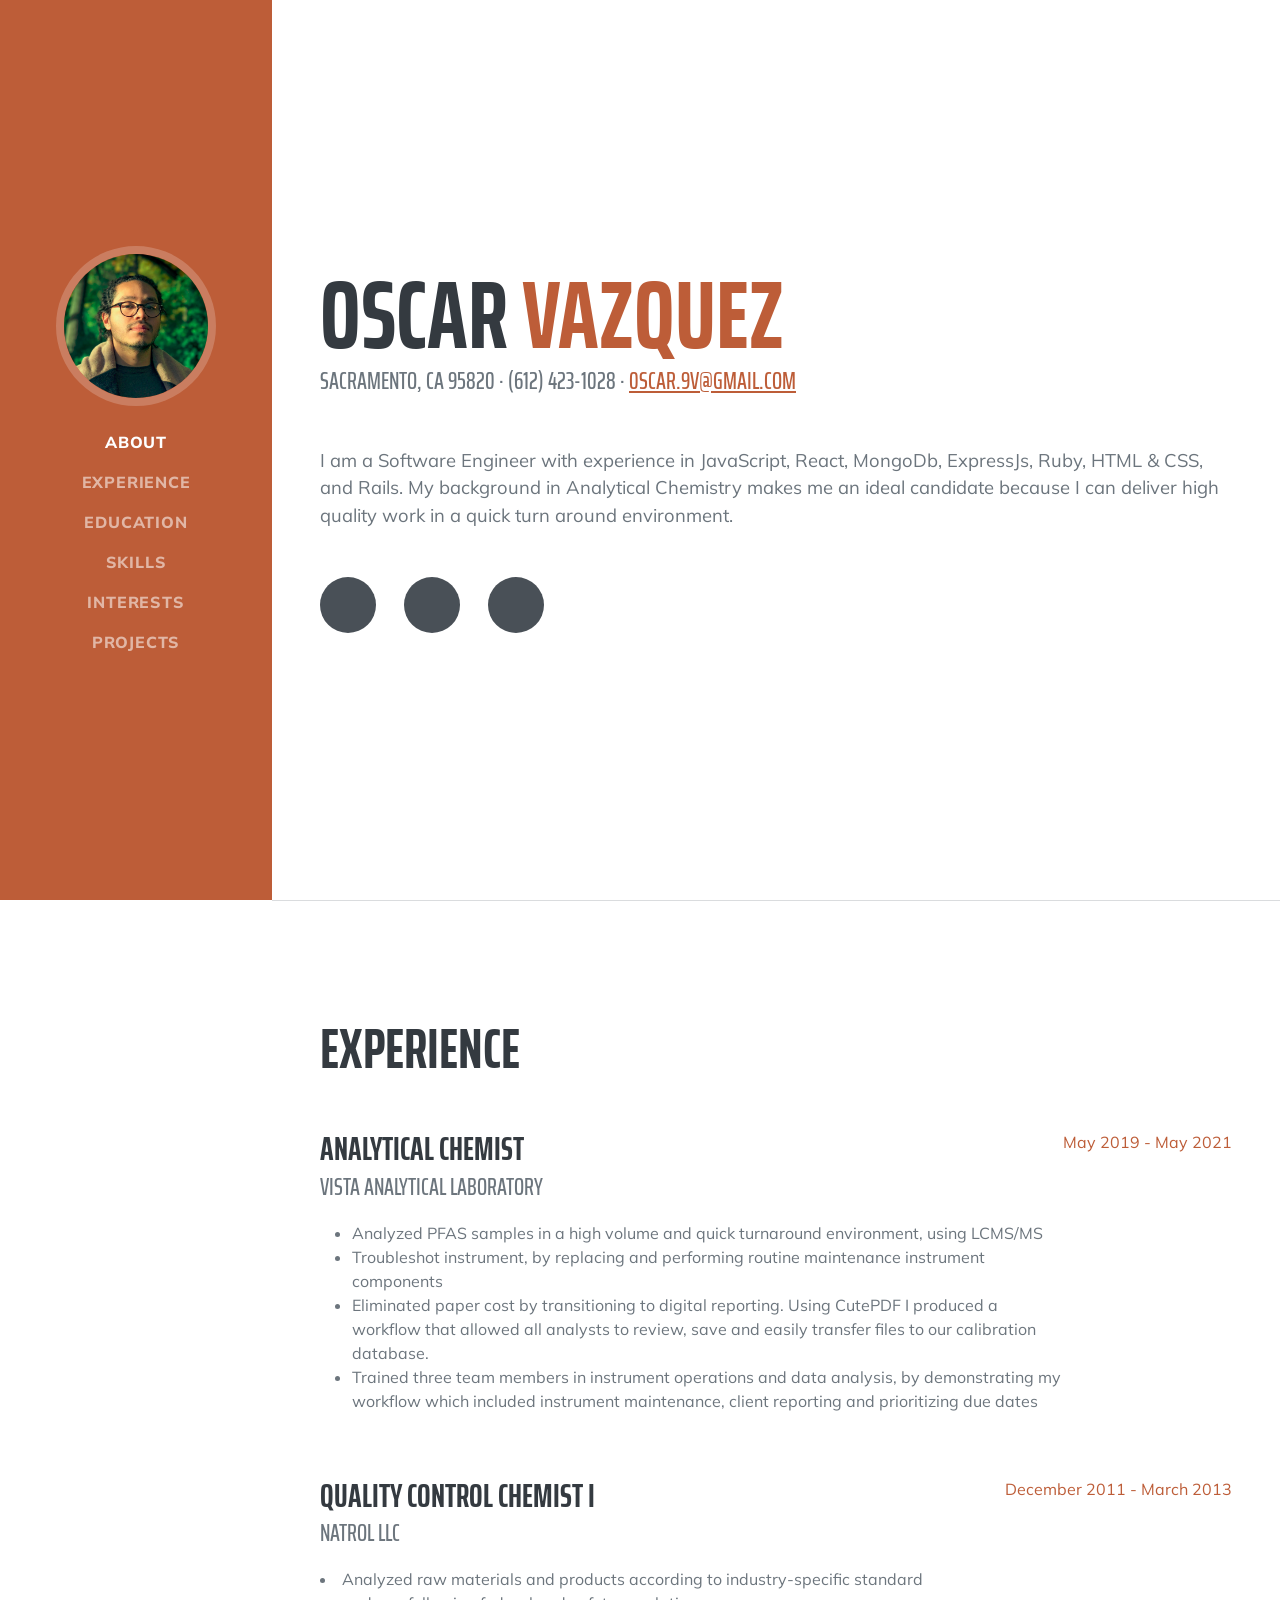
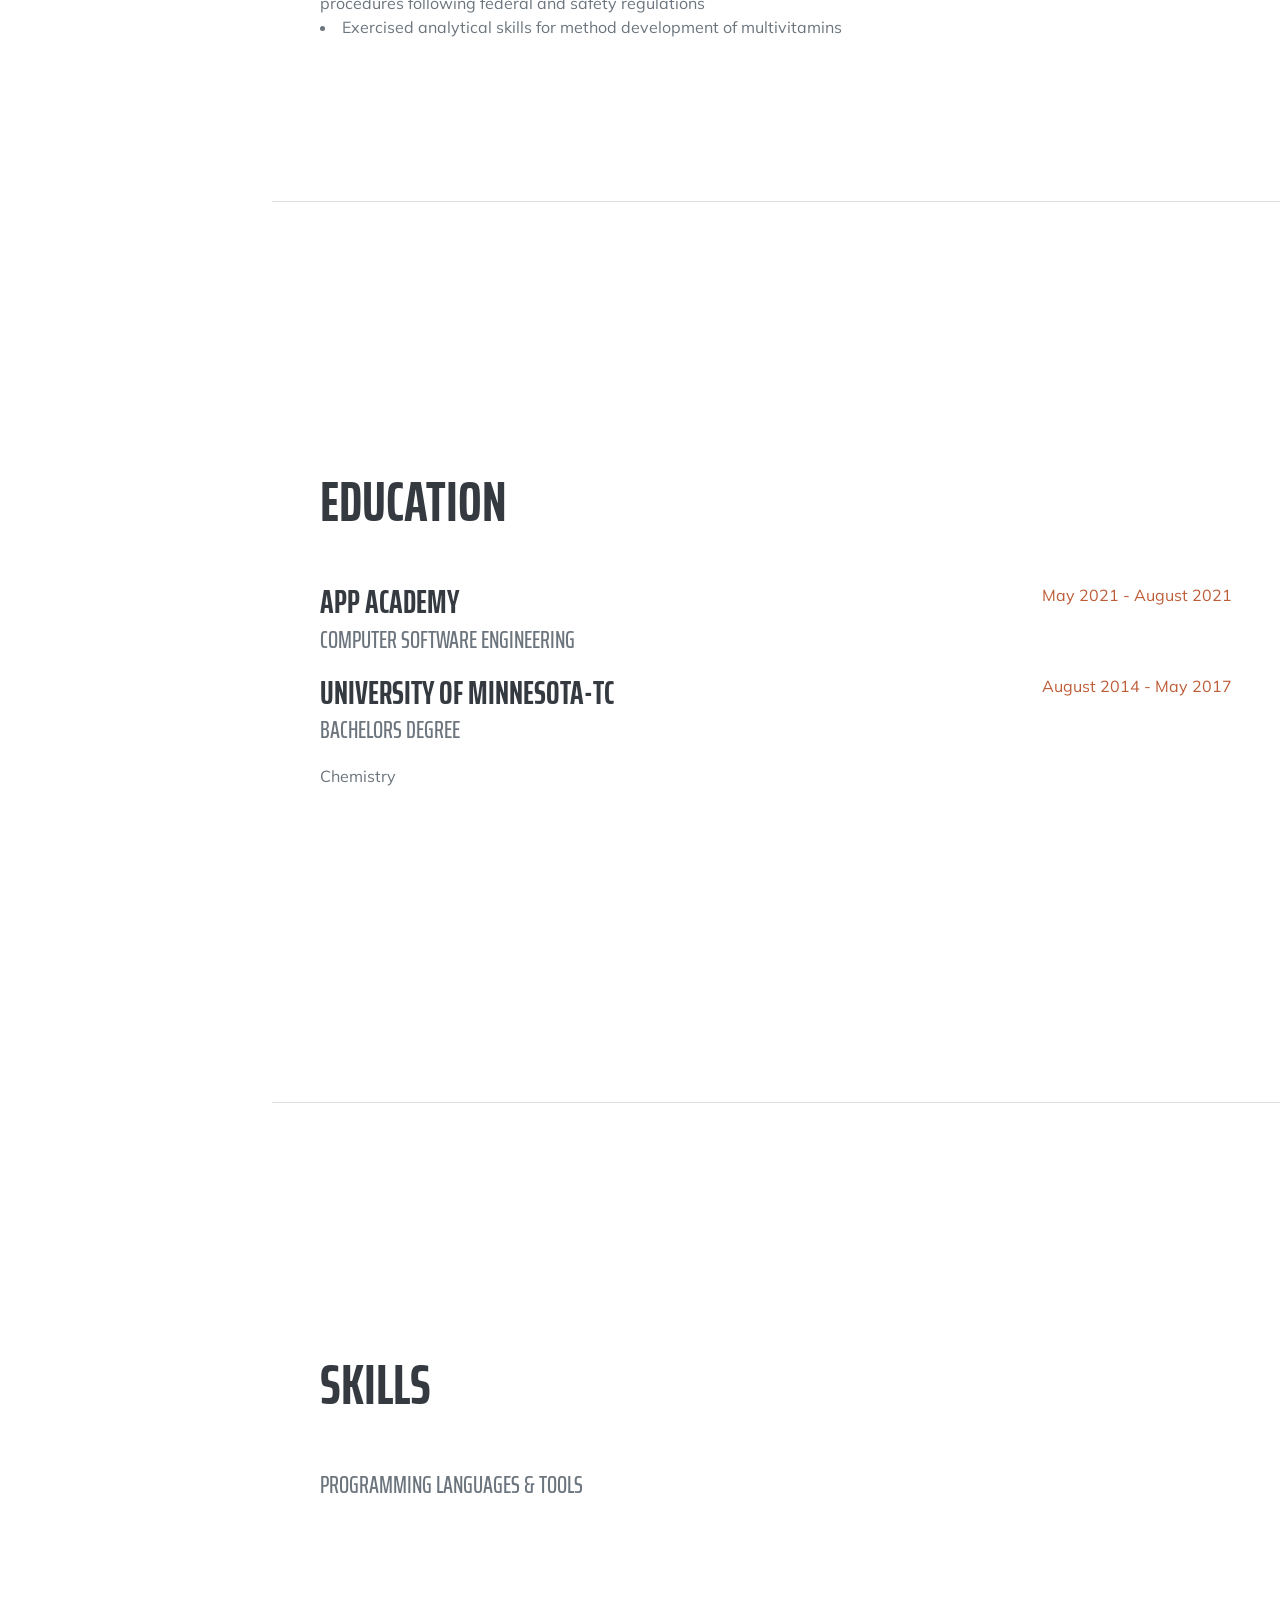
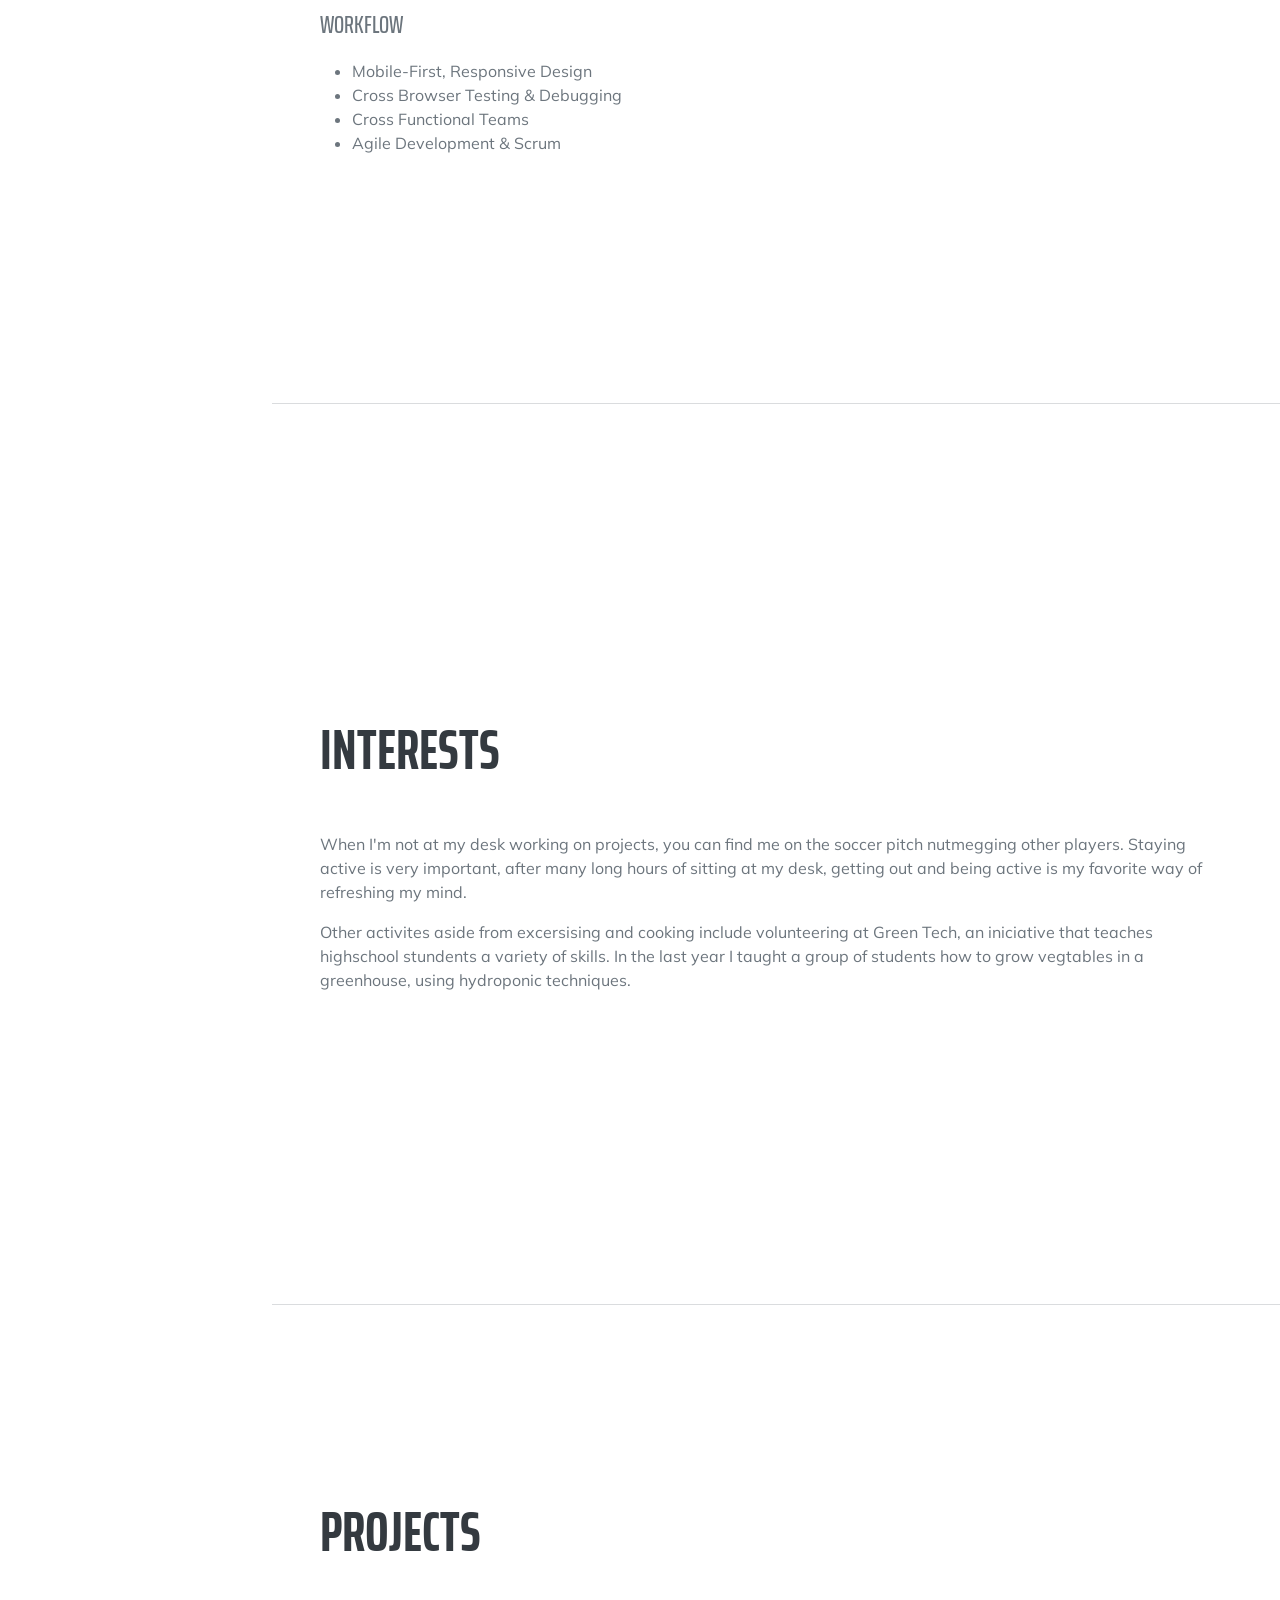
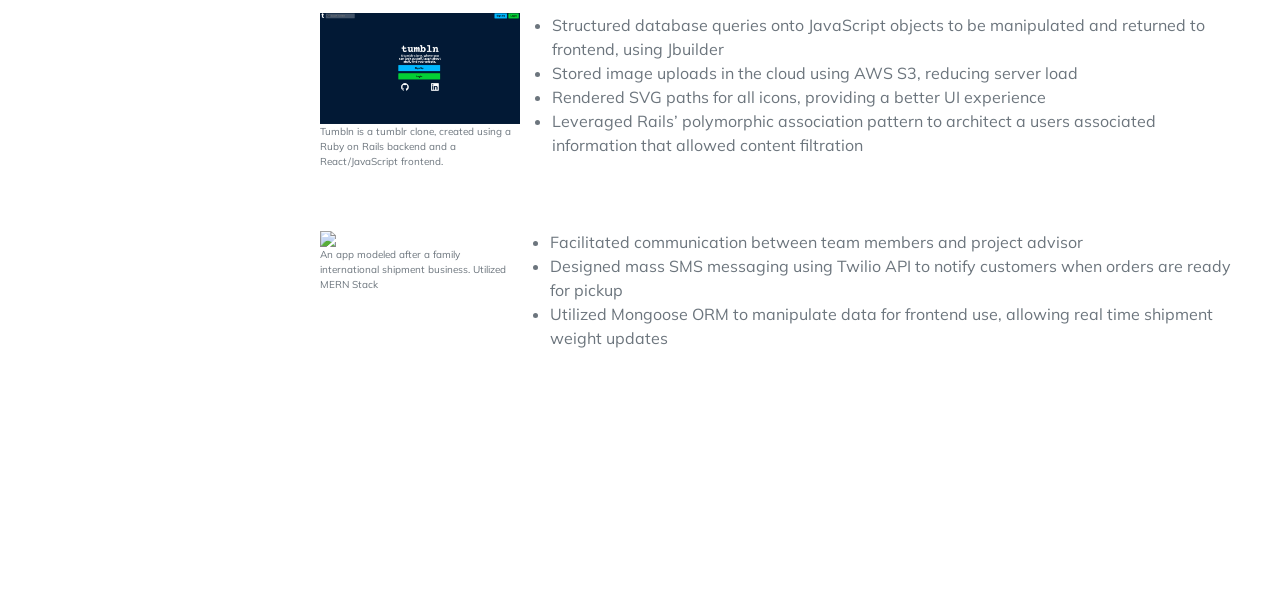
==== index.html @ d2b36370 "updated projects section" ====
<!DOCTYPE html>
<html lang="en">
    <head>
        <meta charset="utf-8" />
        <meta name="viewport" content="width=device-width, initial-scale=1, shrink-to-fit=no" />
        <meta name="description" content="" />
        <meta name="author" content="" />
        <title>Oscar Vazquez</title>
        <link rel="icon" type="image/x-icon" href="assets/img/favicon.ico" />
        <!-- Font Awesome icons (free version)-->
        <script src="https://use.fontawesome.com/releases/v5.15.3/js/all.js" crossorigin="anonymous"></script>
        <!-- Google fonts-->
        <link href="https://fonts.googleapis.com/css?family=Saira+Extra+Condensed:500,700" rel="stylesheet" type="text/css" />
        <link href="https://fonts.googleapis.com/css?family=Muli:400,400i,800,800i" rel="stylesheet" type="text/css" />
        <!-- Core theme CSS (includes Bootstrap)-->
        <link href="css/styles.css" rel="stylesheet" />
    </head>
    <body id="page-top">
        <!-- Navigation-->
        <nav class="navbar navbar-expand-lg navbar-dark bg-primary fixed-top" id="sideNav">
            <a class="navbar-brand js-scroll-trigger" href="#page-top">
                <span class="d-block d-lg-none">Oscar Vazquez</span>
                <span class="d-none d-lg-block"><img class="img-fluid img-profile rounded-circle mx-auto mb-2" src="assets/img/profile.jpg" alt="..." /></span>
            </a>
            <button class="navbar-toggler" type="button" data-bs-toggle="collapse" data-bs-target="#navbarResponsive" aria-controls="navbarResponsive" aria-expanded="false" aria-label="Toggle navigation"><span class="navbar-toggler-icon"></span></button>
            <div class="collapse navbar-collapse" id="navbarResponsive">
                <ul class="navbar-nav">
                    <li class="nav-item"><a class="nav-link js-scroll-trigger" href="#about">About</a></li>
                    <li class="nav-item"><a class="nav-link js-scroll-trigger" href="#experience">Experience</a></li>
                    <li class="nav-item"><a class="nav-link js-scroll-trigger" href="#education">Education</a></li>
                    <li class="nav-item"><a class="nav-link js-scroll-trigger" href="#skills">Skills</a></li>
                    <li class="nav-item"><a class="nav-link js-scroll-trigger" href="#interests">Interests</a></li>
                    <li class="nav-item"><a class="nav-link js-scroll-trigger" href="#Projects">Projects</a></li>
                </ul>
            </div>
        </nav>
        <!-- Page Content-->
        <div class="container-fluid p-0">
            <!-- About-->
            <section class="resume-section" id="about">
                <div class="resume-section-content">
                    <h1 class="mb-0">
                        Oscar
                        <span class="text-primary">Vazquez</span>
                    </h1>
                    <div class="subheading mb-5">
                        Sacramento, CA 95820 · (612) 423-1028 ·
                        <a href="mailto:0scar.9v@gmail.com">0scar.9v@gmail.com</a>
                    </div>
                    <p class="lead mb-5">I am a Software Engineer with experience in JavaScript, React, MongoDb, ExpressJs, Ruby, HTML & CSS, and Rails. My background in Analytical Chemistry makes me an ideal candidate because I can deliver high quality work in a quick turn around environment.</p>
                    <div class="social-icons">
                        <a class="social-icon" href="https://www.linkedin.com/in/oscar-vazquez-650471165/"><i class="fab fa-linkedin-in"></i></a>
                        <a class="social-icon" href="https://github.com/0skat"><i class="fab fa-github"></i></a>
                        <a class="social-icon" href="https://angel.co/u/oscar-vazquez-2"><i class="fab fa-angellist"></i></a>
                        <!-- <a class="social-icon" href="#!"><i class="fab fa-facebook-f"></i></a> -->
                    </div>
                </div>
            </section>
            <hr class="m-0" />
            <!-- Experience-->
            <section class="resume-section" id="experience">
                <div class="resume-section-content">
                    <h2 class="mb-5">Experience</h2>
                    <div class="d-flex flex-column flex-md-row justify-content-between mb-5">
                        <div class="flex-grow-1">
                            <h3 class="mb-0">Analytical Chemist</h3>
                            <div class="subheading mb-3">Vista Analytical Laboratory</div>
                            <!-- <p>Analyzed a wide variety of matrices for PFAS Chemicals, using EPA methods 537 and 537.1M. Maintaince and troubleshooting Waters UPLC instruments.</p> -->
                            <ul>
                                <li>Analyzed PFAS samples in a high volume and quick turnaround environment, using LCMS/MS </li>
                                <li>Troubleshot instrument, by replacing and performing  routine maintenance instrument components</li>
                                <li>Eliminated paper cost by transitioning to digital reporting. Using CutePDF I produced a workflow that allowed all analysts to review, save and easily transfer files to our calibration database. </li>
                                <li>Trained three team members in instrument operations and data analysis, by demonstrating my workflow which included instrument maintenance, client reporting and prioritizing due dates  </li>
                            </ul>
                        </div>
                        <div class="flex-shrink-0"><span class="text-primary">May 2019 - May 2021</span></div>
                    </div>
                    <div class="d-flex flex-column flex-md-row justify-content-between mb-5">
                        <div class="flex-grow-1">
                            <h3 class="mb-0">Quality Control Chemist I</h3>
                            <div class="subheading mb-3">Natrol LLC</div>
                            <!-- <p>Perform sample analysis in accordance to standard operating procedures using various laboratory equipment and techniques such as HPLC, FT-IR, Loss On Drying, Tap and Bulk Density and Titrations. Maintain a thorough and neat laboratory and notebook in alignment with cGMP.</p> -->
                            <li>Analyzed raw  materials and products according to industry-specific standard procedures following federal and safety regulations </li>
                            <li>Exercised analytical skills for method development of multivitamins </li>
                        </div>
                        <div class="flex-shrink-0"><span class="text-primary">December 2011 - March 2013</span></div>
                    </div>
                 
                </div>
            </section>
            <hr class="m-0" />
            <!-- Education-->
            <section class="resume-section" id="education">
                <div class="resume-section-content">
                    <h2 class="mb-5">Education</h2>
                    <div class="d-flex flex-column flex-md-row justify-content-between">
                        <div class="flex-grow-1">
                            <h3 class="mb-0">App Academy</h3>
                            <div class="subheading mb-3">Computer Software Engineering</div>
                            <!-- <p>GPA: 3.56</p> -->
                        </div>
                        <div class="flex-shrink-0"><span class="text-primary">May 2021 - August 2021</span></div>
                    </div>
                    <div class="d-flex flex-column flex-md-row justify-content-between mb-5">
                        <div class="flex-grow-1">
                            <h3 class="mb-0">University of Minnesota-TC</h3>
                            <div class="subheading mb-3">Bachelors Degree</div>
                            <div>Chemistry</div>
                            <!-- <p>GPA: 3.23</p> -->
                        </div>
                        <div class="flex-shrink-0"><span class="text-primary">August 2014 - May 2017</span></div>
                    </div>
                </div>
            </section>
            <hr class="m-0" />
            <!-- Skills-->
            <section class="resume-section" id="skills">
                <div class="resume-section-content">
                    <h2 class="mb-5">Skills</h2>
                    <div class="subheading mb-3">Programming Languages & Tools</div>
                    <ul class="list-inline dev-icons">
                        <li class="list-inline-item"><i class="fab fa-html5"></i></li>
                        <li class="list-inline-item"><i class="fab fa-css3-alt"></i></li>
                        <li class="list-inline-item"><i class="fab fa-js-square"></i></li>
                        <li class="list-inline-item"><i class="fab fa-react"></i></li>
                        <li class="list-inline-item"><i class="fab fa-node-js"></i></li>
                        <li class="list-inline-item"><i class="fab fa-git"></i></li>
                        <li class="list-inline-item"><i class="fas fa-gem"></i></li>
                        <li class="list-inline-item"><i class="fab fa-npm"></i></li>
                        <li class="list-inline-item"><i class="icon-mongodb"></i></li>
                        <li class="list-inline-item"><i .icon-postgres:before > </i> </li>
                        
                    </ul>
                    <div class="subheading mb-3">Workflow</div>
                    <ul class="fa-ul mb-0">
                        <li>
                            <span class="fa-li"><i class="fas fa-check"></i></span>
                            Mobile-First, Responsive Design
                        </li>
                        <li>
                            <span class="fa-li"><i class="fas fa-check"></i></span>
                            Cross Browser Testing & Debugging
                        </li>
                        <li>
                            <span class="fa-li"><i class="fas fa-check"></i></span>
                            Cross Functional Teams
                        </li>
                        <li>
                            <span class="fa-li"><i class="fas fa-check"></i></span>
                            Agile Development & Scrum
                        </li>
                    </ul>
                </div>
            </section>
            <hr class="m-0" />
            <!-- Interests-->
            <section class="resume-section" id="interests">
                <div class="resume-section-content">
                    <h2 class="mb-5">Interests</h2>
                    <p>When I'm not at my desk working on projects, you can find me on the soccer pitch nutmegging other players. Staying active is very important, after many long hours of sitting at my desk, getting out and being active is my favorite way of refreshing my mind.</p>
                    <p class="mb-0">Other activites aside from excersising and cooking include volunteering at Green Tech, an iniciative that teaches highschool stundents a variety of skills. In the last year I taught a group of students how to grow vegtables in a greenhouse, using hydroponic techniques. </p>
                </div>
            </section>
            <hr class="m-0" />
            <!-- Awards-->
            <section class="resume-section" id="Projects">
                <div class="resume-section-content">
                    <h2 class="mb-5">Projects</h2>
                    <!-- <ul class="fa-ul mb-0">
                       <li style="display: flex; align-items: flex-end;">
                          <a href="https://tumbln.herokuapp.com/" target="_blank" style="width: 22%;"> <img src="assets/img/tumbln.jpg" style='width: 20%;'  /></a>
                          Tumbln is a tumblr clone, created using a Ruby on Rails backend and a React JavaScript frontend. 
                       </li>
                    </ul> -->

                    <div style="display: flex; align-items: flex-start; padding-bottom: 5%;">
                        <div style="display: flex; flex-direction: column; font-size: 10px; width: 25%;">
                             <a href="https://tumbln.herokuapp.com/" target="_blank"> <img src="assets/img/tumbln.jpg" style="width: 200px;"> </a></img> 
                        <p> Tumbln is a tumblr clone, created using a Ruby on Rails backend and a React/JavaScript frontend. </p>
                        </div>
                       
                        <ul>
                            <li>
                                Structured database queries onto JavaScript objects to be manipulated and returned to frontend, using Jbuilder   
                            </li>
                            <li>
                                Stored  image uploads in the cloud using AWS S3, reducing server load 
                            </li>
                            <li>
                                Rendered SVG paths for all icons, providing a better UI experience 
                            </li>
                            <li>
                                Leveraged Rails’ polymorphic association pattern to architect a users associated information that allowed content filtration 
                            </li>
                        </ul>
                    </div>

                    <div style="display: flex; align-items: flex-start; padding-bottom: 5%;">
                        <div style="display: flex; flex-direction: column; font-size: 10px; width: 25%;">
                             <a href="https://paq-it-up.herokuapp.com/#/" target="_blank"> <img src="assets/img/paq.jpg" style="width: 200px;"> </a></img> 
                        <p> An app modeled after a family international shipment business. Utilized MERN Stack </p>
                        </div>
                       
                        <ul>
                            <li>
                                Facilitated communication between team members and project advisor</li>
                            <li>
                                Designed mass SMS messaging using Twilio API to notify customers when orders are ready for pickup 
                            </li>
                            <li>
                                Utilized Mongoose ORM to manipulate data for frontend use, allowing real time shipment weight updates  
                            </li>
                        </ul>
                    </div>
                   
                    
                    
                    
                </div>
            </section>
        </div>
        <!-- Bootstrap core JS-->
        <script src="https://cdn.jsdelivr.net/npm/bootstrap@5.1.0/dist/js/bootstrap.bundle.min.js"></script>
        <!-- Core theme JS-->
        <script src="js/scripts.js"></script>
    </body>
</html>
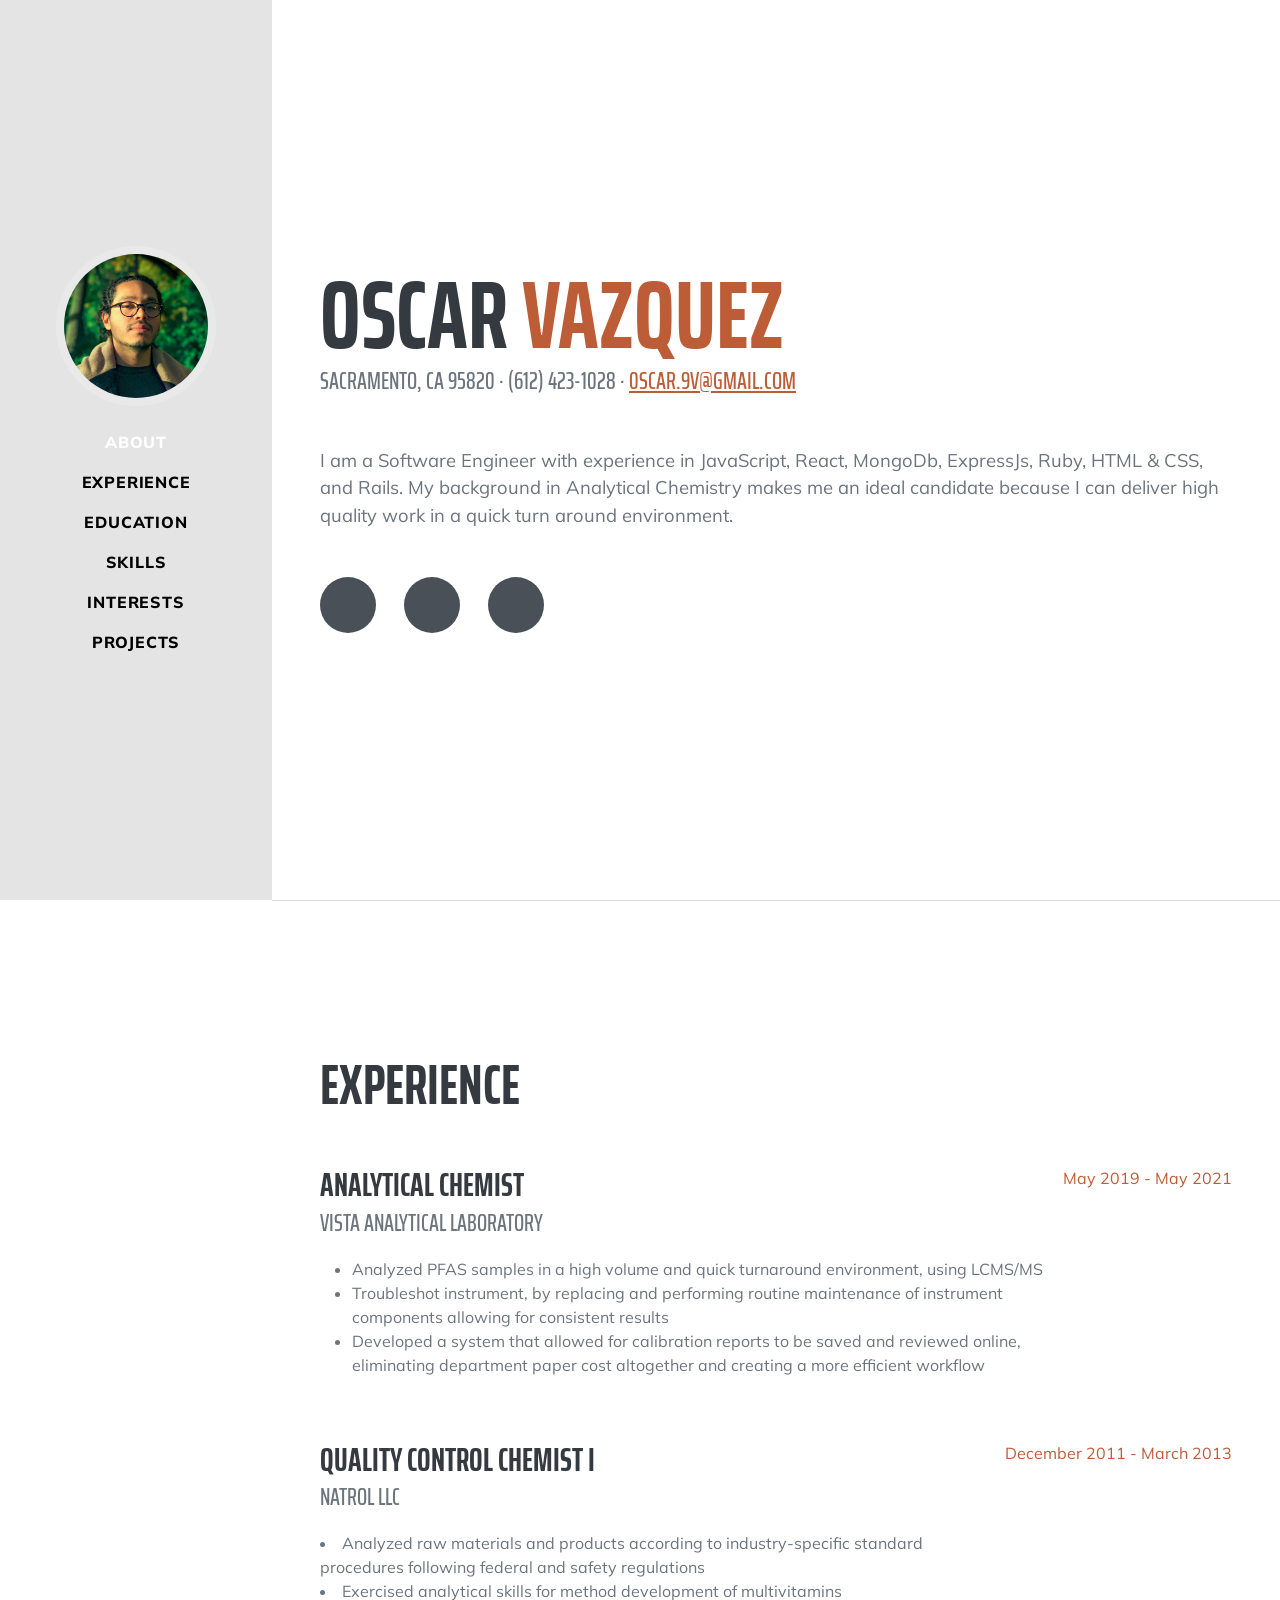
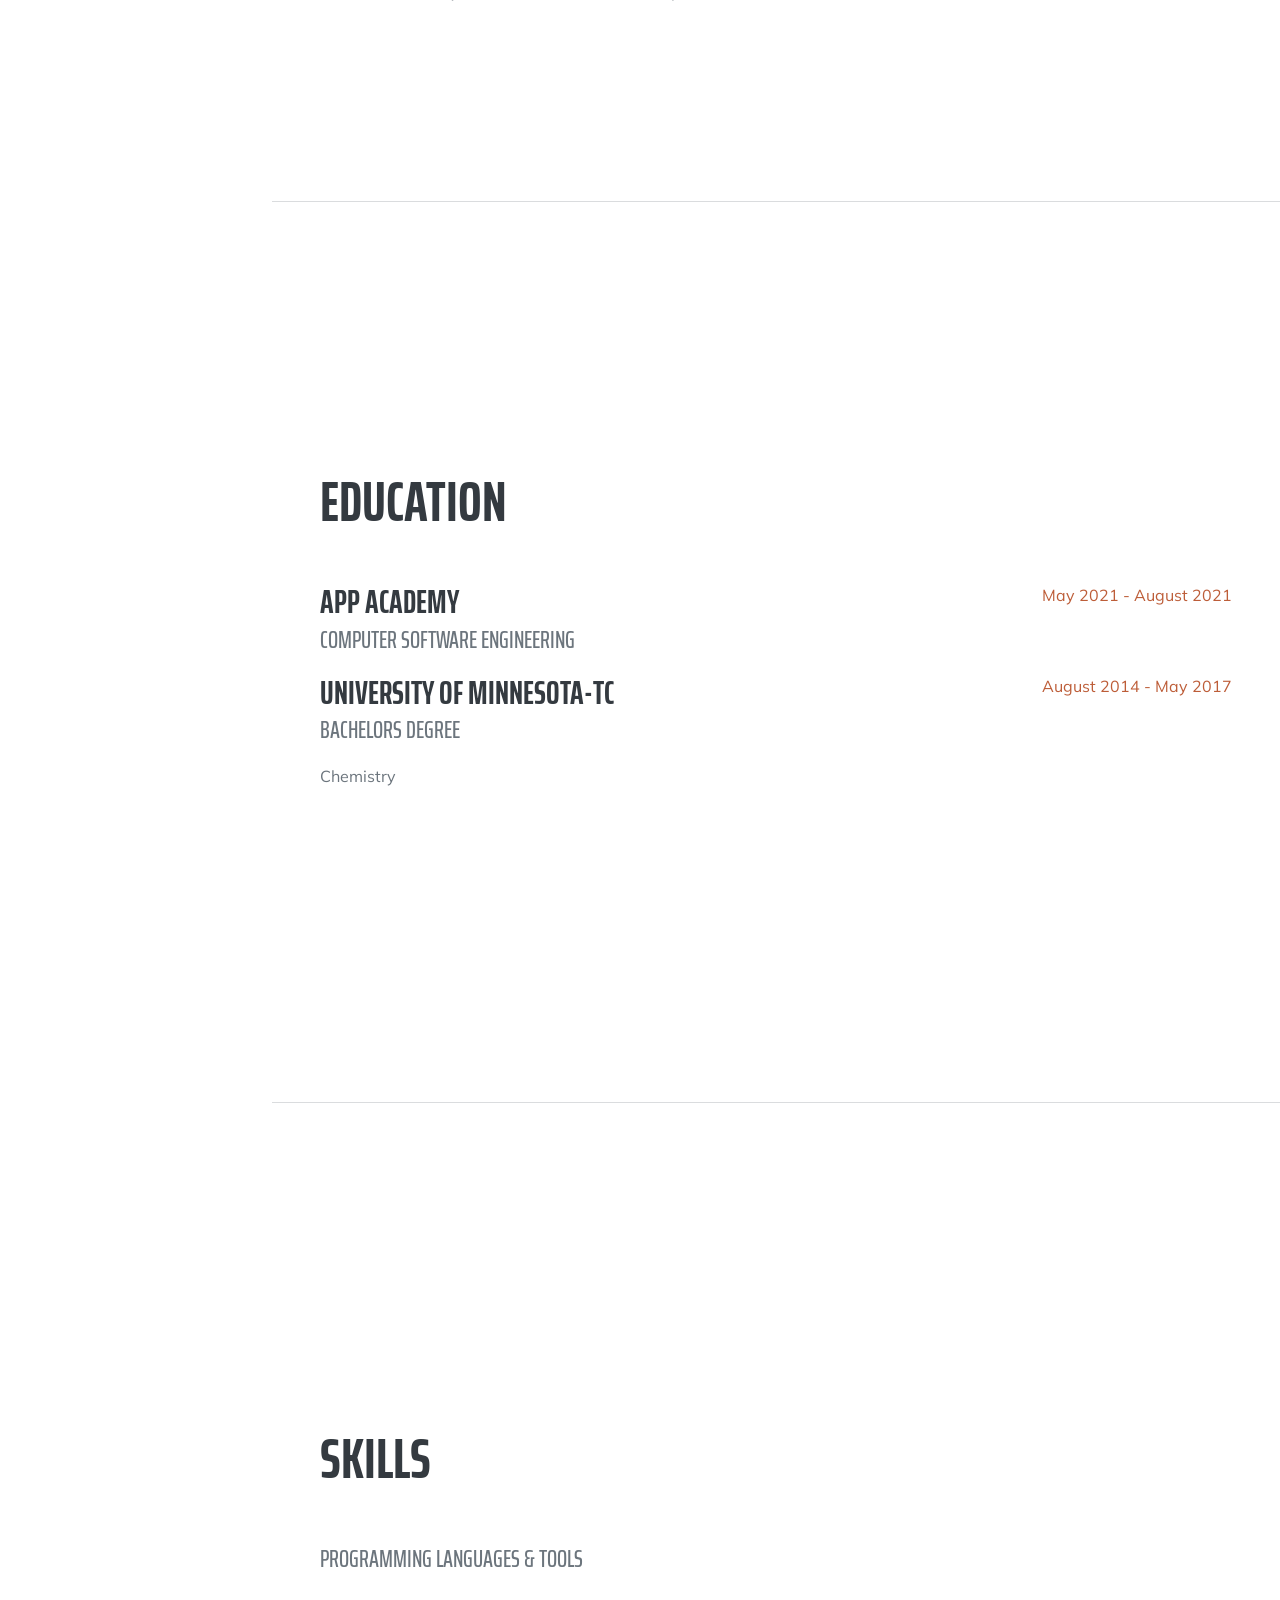
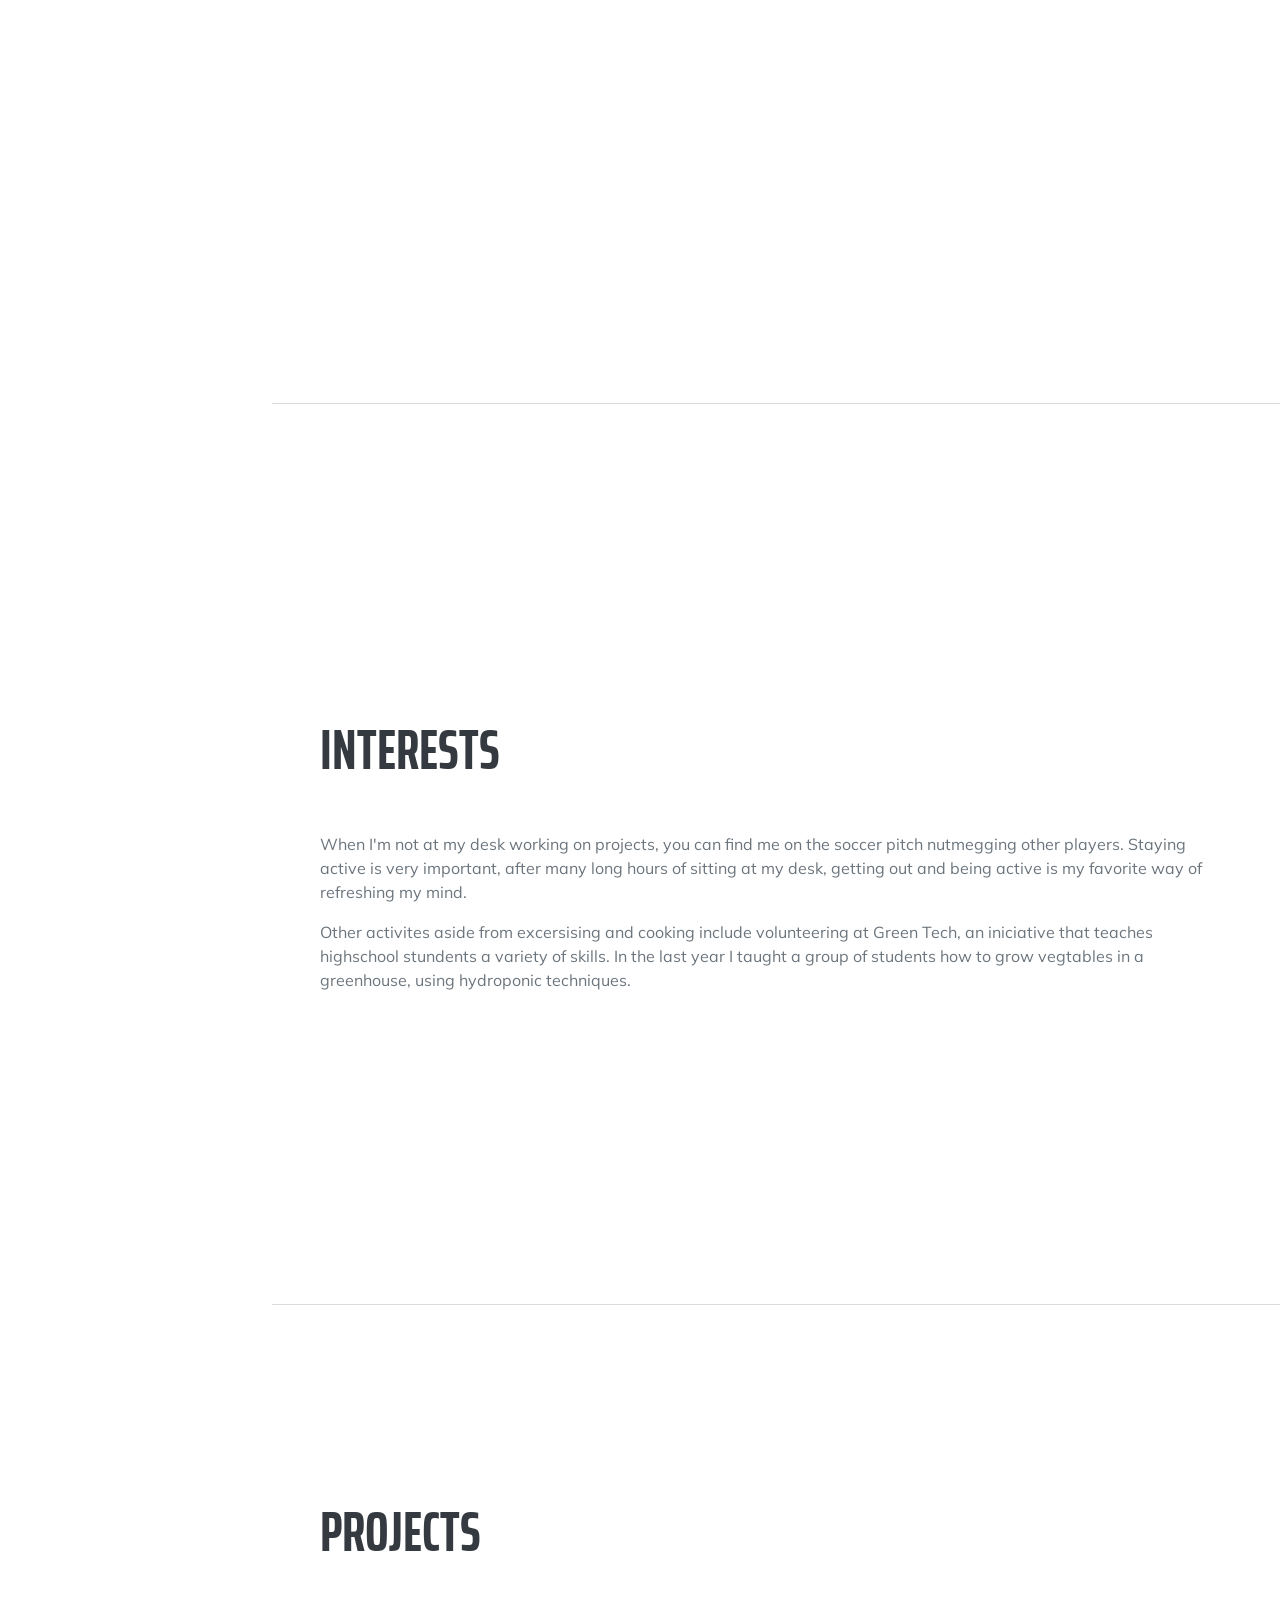
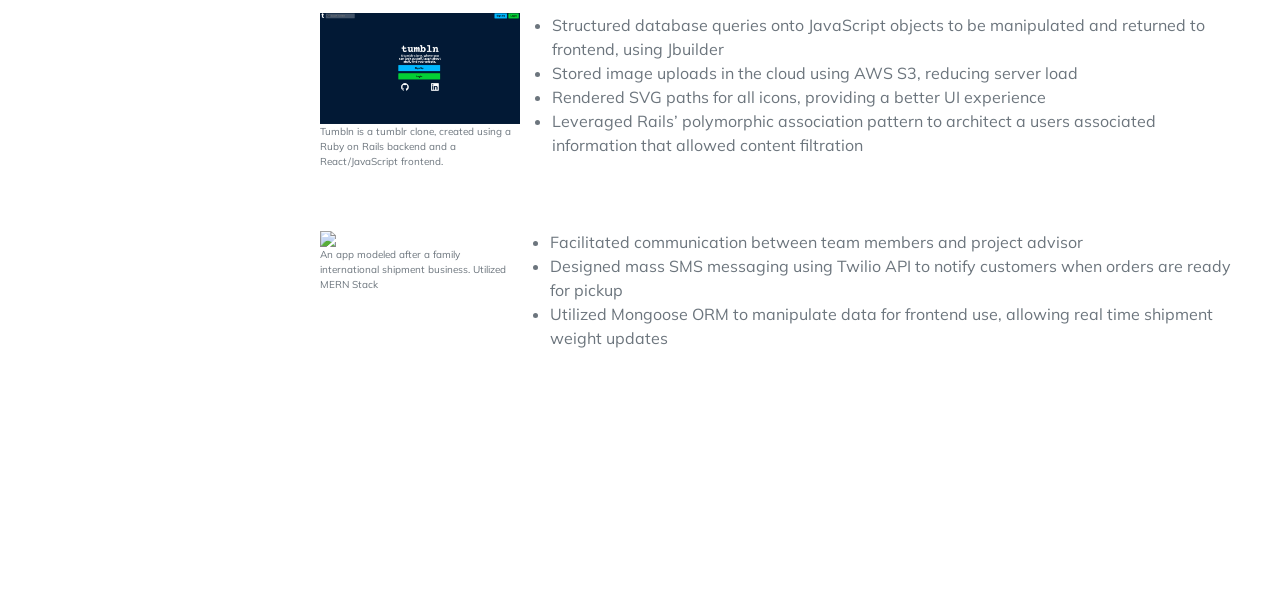
==== commit 085d3595: "update resume section;" ====
--- a/index.html
+++ b/index.html
@@ -67,10 +67,10 @@
                             <div class="subheading mb-3">Vista Analytical Laboratory</div>
                             <!-- <p>Analyzed a wide variety of matrices for PFAS Chemicals, using EPA methods 537 and 537.1M. Maintaince and troubleshooting Waters UPLC instruments.</p> -->
                             <ul>
-                                <li>Analyzed PFAS samples in a high volume and quick turnaround environment, using LCMS/MS </li>
-                                <li>Troubleshot instrument, by replacing and performing  routine maintenance instrument components</li>
-                                <li>Eliminated paper cost by transitioning to digital reporting. Using CutePDF I produced a workflow that allowed all analysts to review, save and easily transfer files to our calibration database. </li>
-                                <li>Trained three team members in instrument operations and data analysis, by demonstrating my workflow which included instrument maintenance, client reporting and prioritizing due dates  </li>
+                                <li> Analyzed PFAS samples in a high volume and quick turnaround environment, using LCMS/MS </li>
+                                <li> Troubleshot instrument, by replacing and performing  routine maintenance of instrument components allowing for consistent results</li>
+                                <li> Developed a system that allowed for calibration reports to be saved and reviewed online, eliminating department paper cost altogether and creating a more efficient workflow </li>
+
                             </ul>
                         </div>
                         <div class="flex-shrink-0"><span class="text-primary">May 2019 - May 2021</span></div>
@@ -131,8 +131,8 @@
                         <li class="list-inline-item"><i .icon-postgres:before > </i> </li>
                         
                     </ul>
-                    <div class="subheading mb-3">Workflow</div>
-                    <ul class="fa-ul mb-0">
+                    <!-- <div class="subheading mb-3">Workflow</div> -->
+                    <!-- <ul class="fa-ul mb-0">
                         <li>
                             <span class="fa-li"><i class="fas fa-check"></i></span>
                             Mobile-First, Responsive Design
@@ -149,7 +149,7 @@
                             <span class="fa-li"><i class="fas fa-check"></i></span>
                             Agile Development & Scrum
                         </li>
-                    </ul>
+                    </ul> -->
                 </div>
             </section>
             <hr class="m-0" />
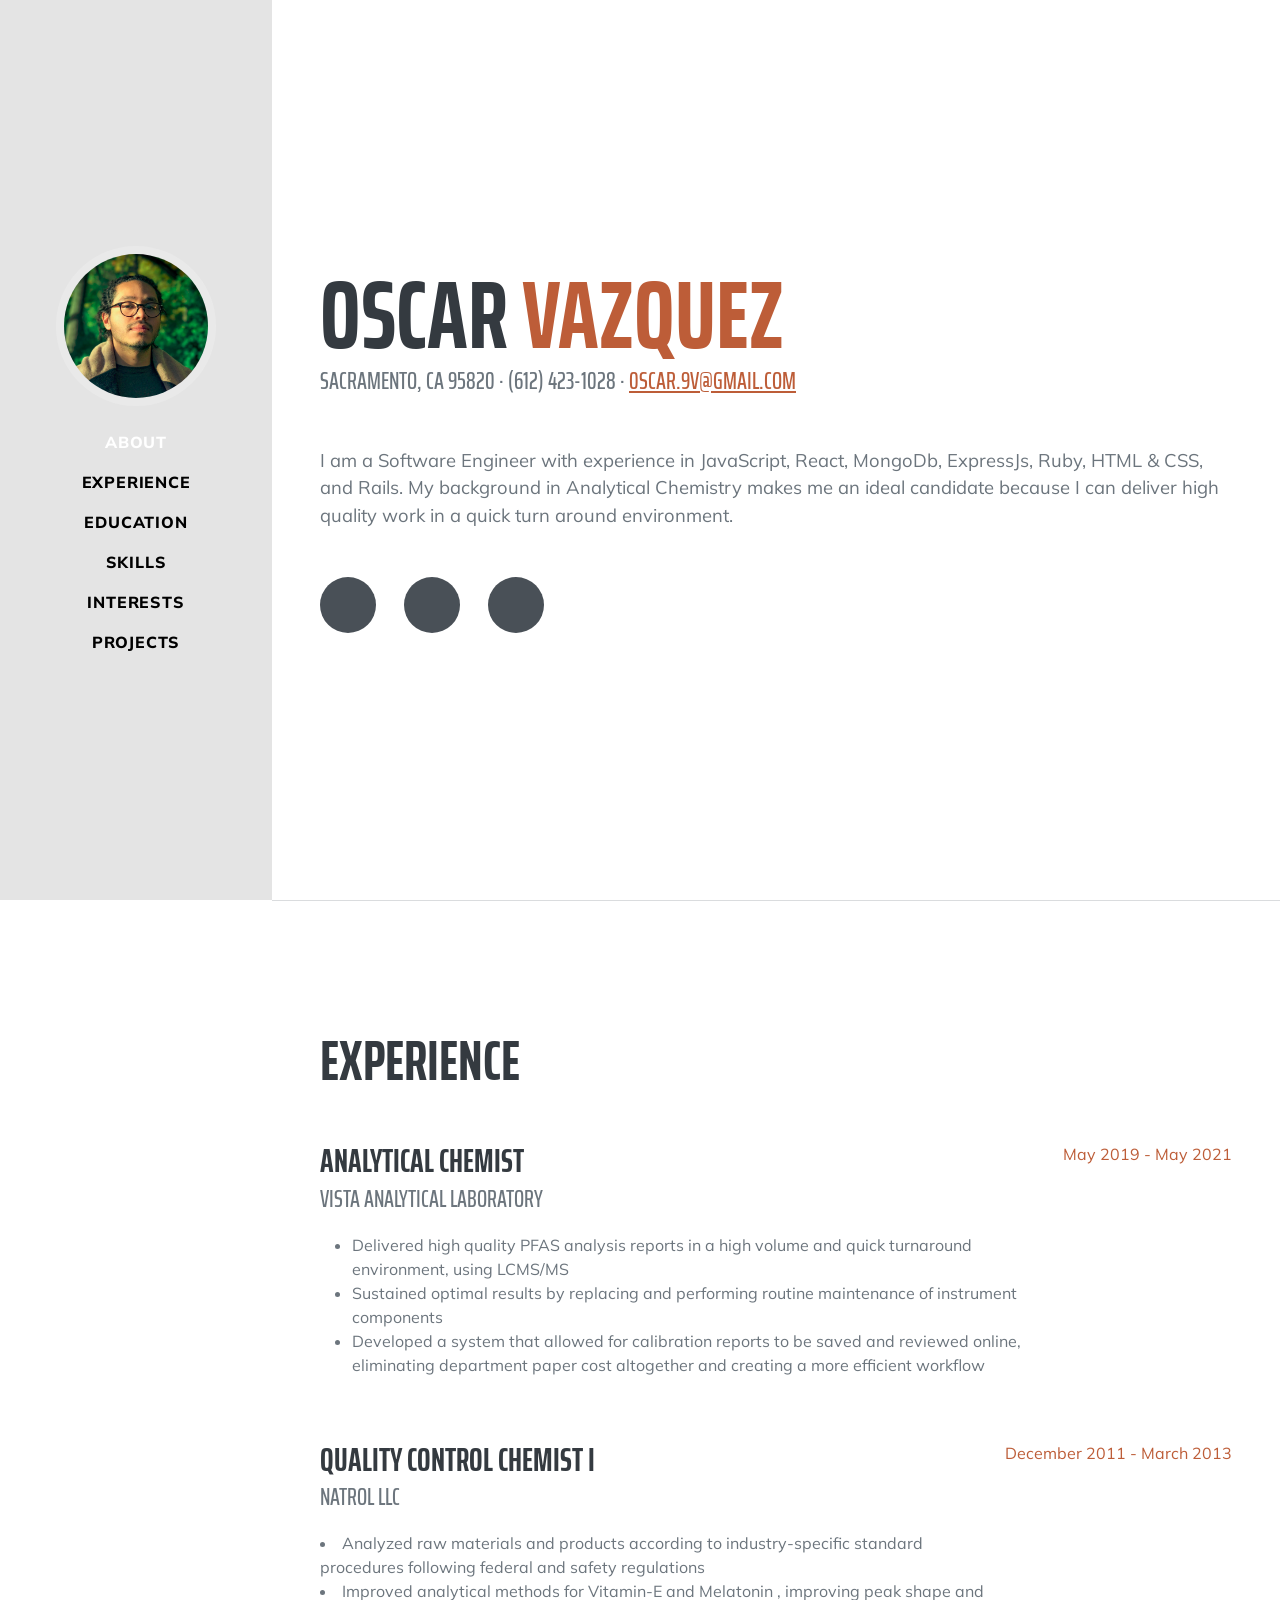
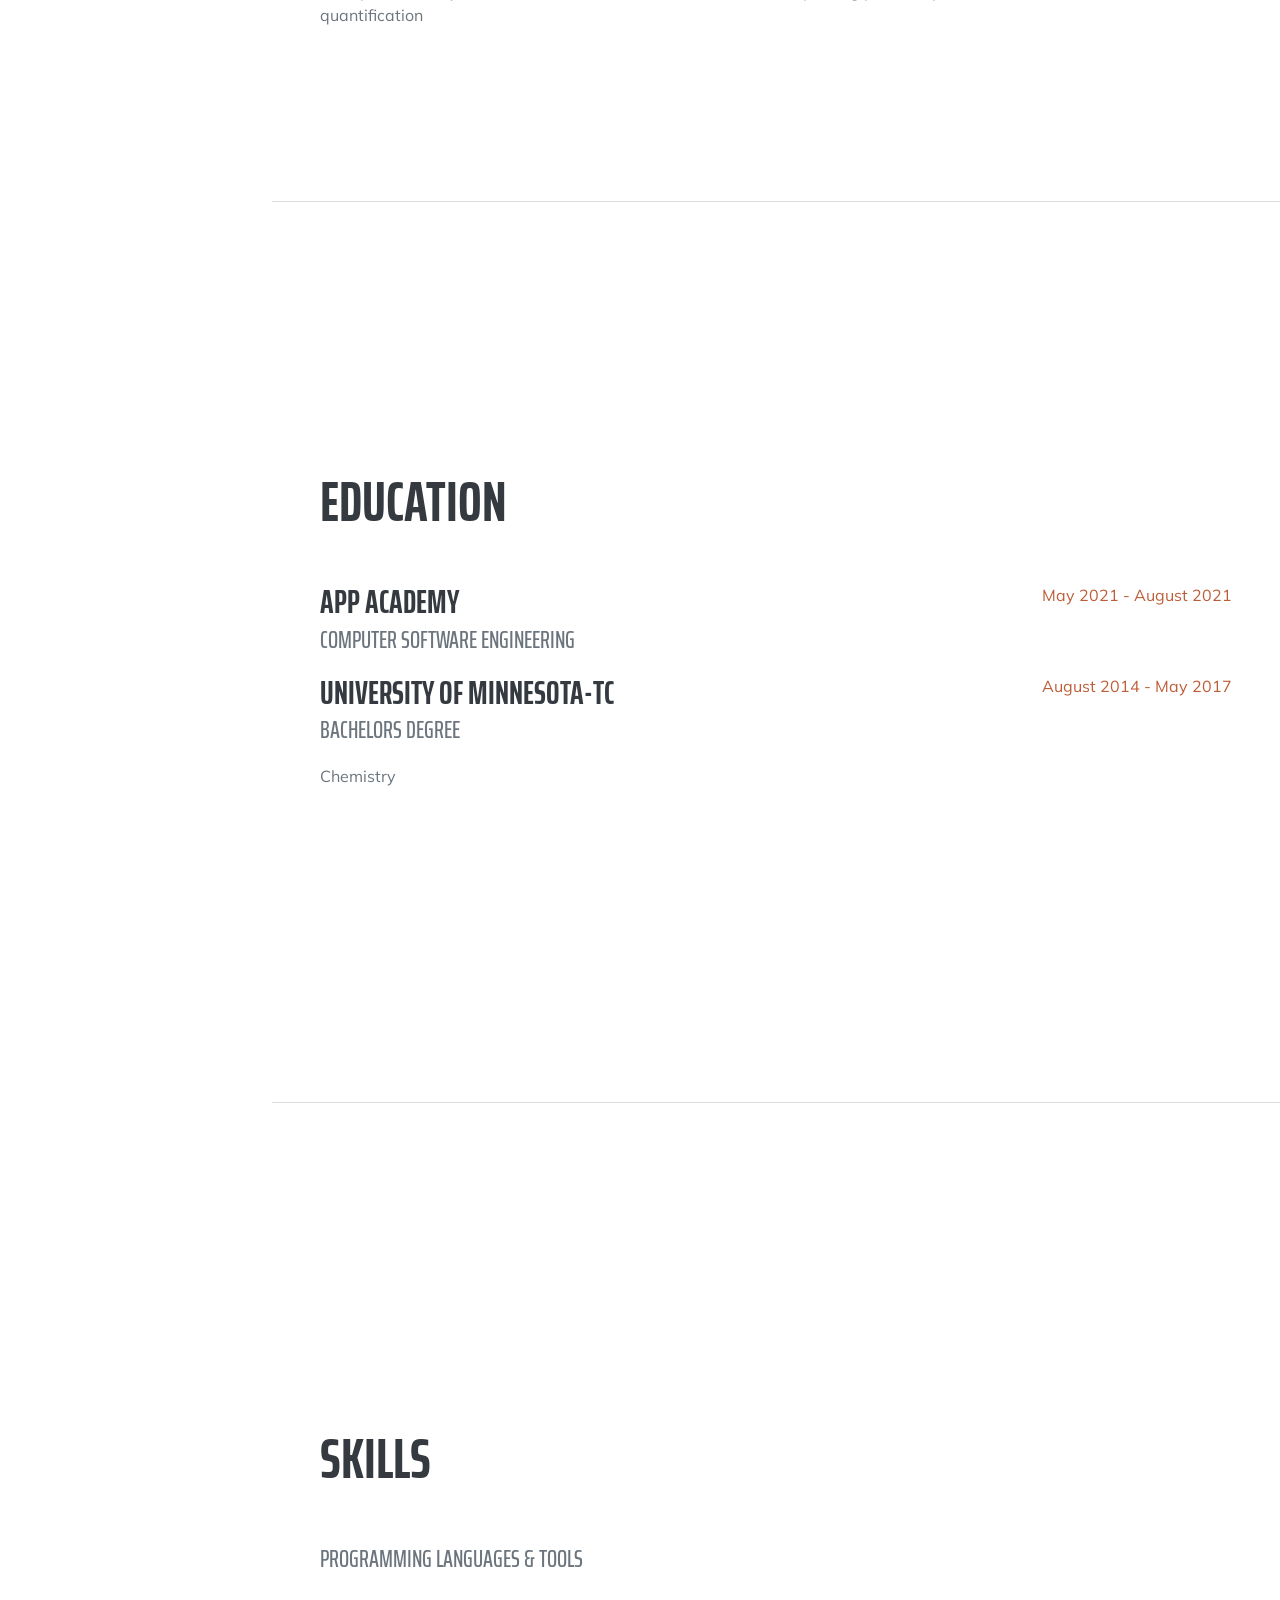
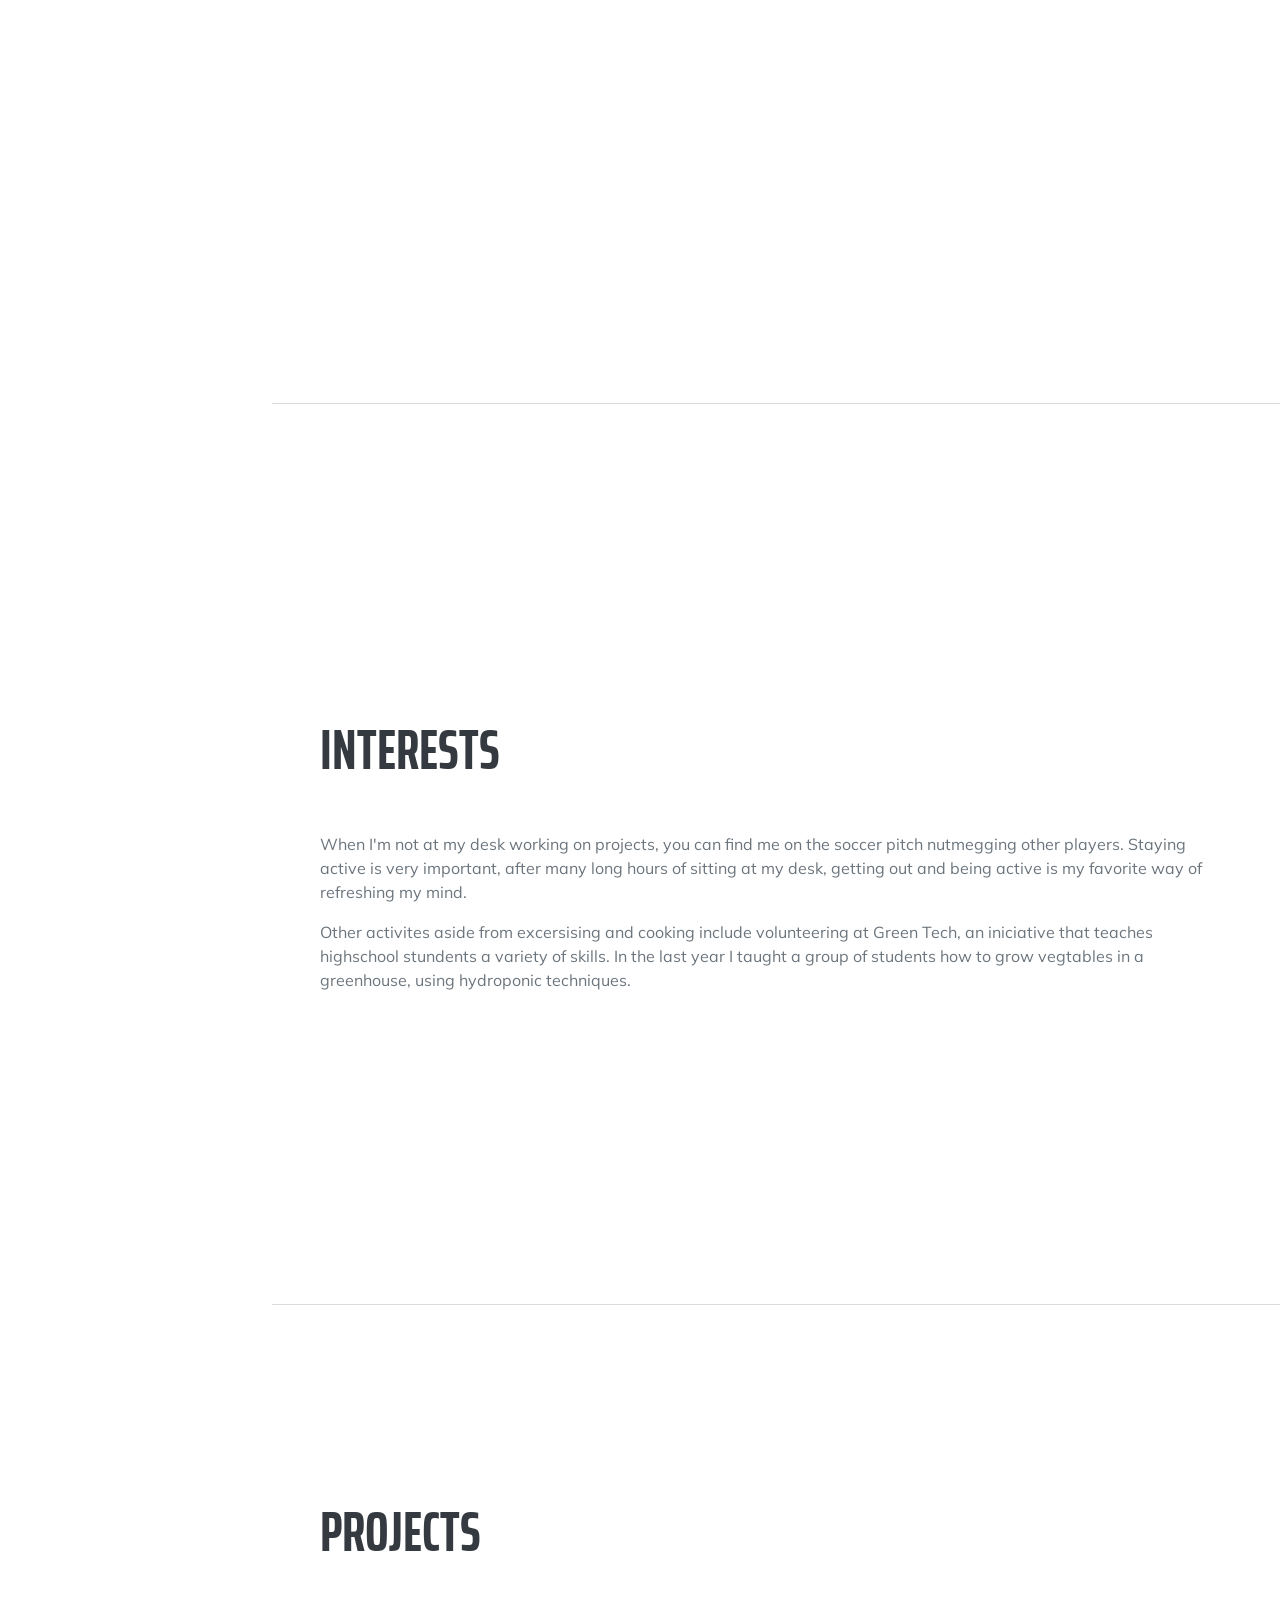
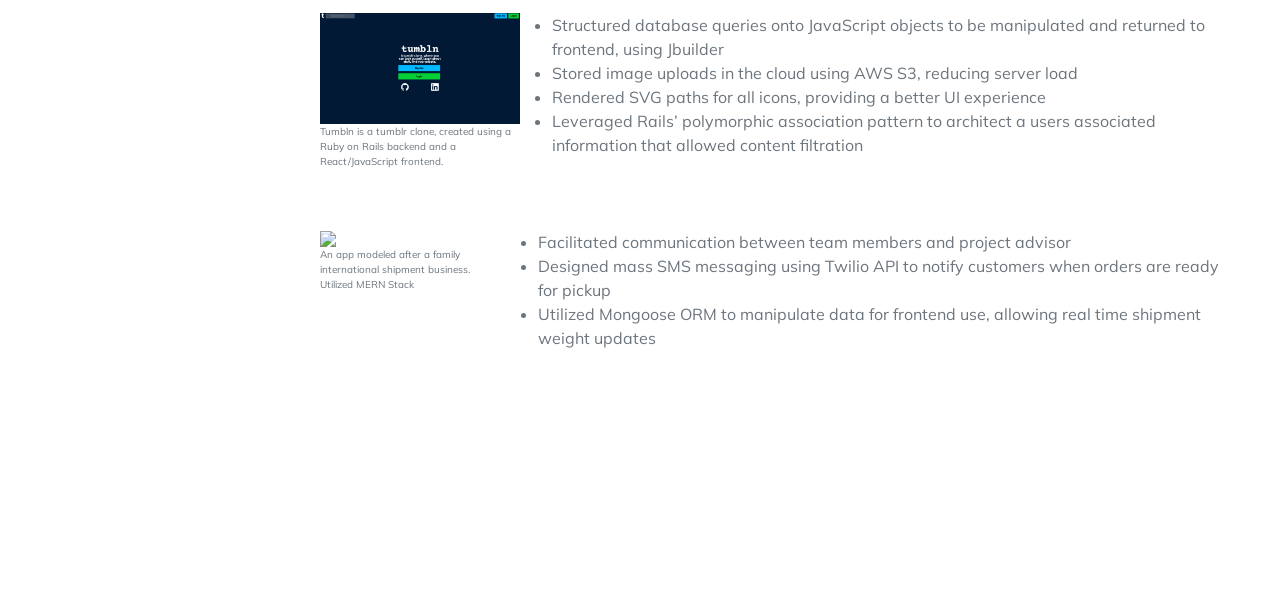
==== commit 0c4452c5: "updated resume section and fixed alingment for project bullets" ====
--- a/index.html
+++ b/index.html
@@ -67,8 +67,8 @@
                             <div class="subheading mb-3">Vista Analytical Laboratory</div>
                             <!-- <p>Analyzed a wide variety of matrices for PFAS Chemicals, using EPA methods 537 and 537.1M. Maintaince and troubleshooting Waters UPLC instruments.</p> -->
                             <ul>
-                                <li> Analyzed PFAS samples in a high volume and quick turnaround environment, using LCMS/MS </li>
-                                <li> Troubleshot instrument, by replacing and performing  routine maintenance of instrument components allowing for consistent results</li>
+                                <li> Delivered high quality PFAS analysis reports in a high volume and quick turnaround environment, using LCMS/MS </li>
+                                <li> Sustained optimal results by replacing and performing routine maintenance of instrument components </li>
                                 <li> Developed a system that allowed for calibration reports to be saved and reviewed online, eliminating department paper cost altogether and creating a more efficient workflow </li>
 
                             </ul>
@@ -81,7 +81,7 @@
                             <div class="subheading mb-3">Natrol LLC</div>
                             <!-- <p>Perform sample analysis in accordance to standard operating procedures using various laboratory equipment and techniques such as HPLC, FT-IR, Loss On Drying, Tap and Bulk Density and Titrations. Maintain a thorough and neat laboratory and notebook in alignment with cGMP.</p> -->
                             <li>Analyzed raw  materials and products according to industry-specific standard procedures following federal and safety regulations </li>
-                            <li>Exercised analytical skills for method development of multivitamins </li>
+                            <li>Improved analytical methods for Vitamin-E and Melatonin , improving peak shape and quantification </li>
                         </div>
                         <div class="flex-shrink-0"><span class="text-primary">December 2011 - March 2013</span></div>
                     </div>
@@ -196,7 +196,7 @@
                     </div>
 
                     <div style="display: flex; align-items: flex-start; padding-bottom: 5%;">
-                        <div style="display: flex; flex-direction: column; font-size: 10px; width: 25%;">
+                        <div style="display: flex; flex-direction: column; font-size: 10px; width: 23%;">
                              <a href="https://paq-it-up.herokuapp.com/#/" target="_blank"> <img src="assets/img/paq.jpg" style="width: 200px;"> </a></img> 
                         <p> An app modeled after a family international shipment business. Utilized MERN Stack </p>
                         </div>
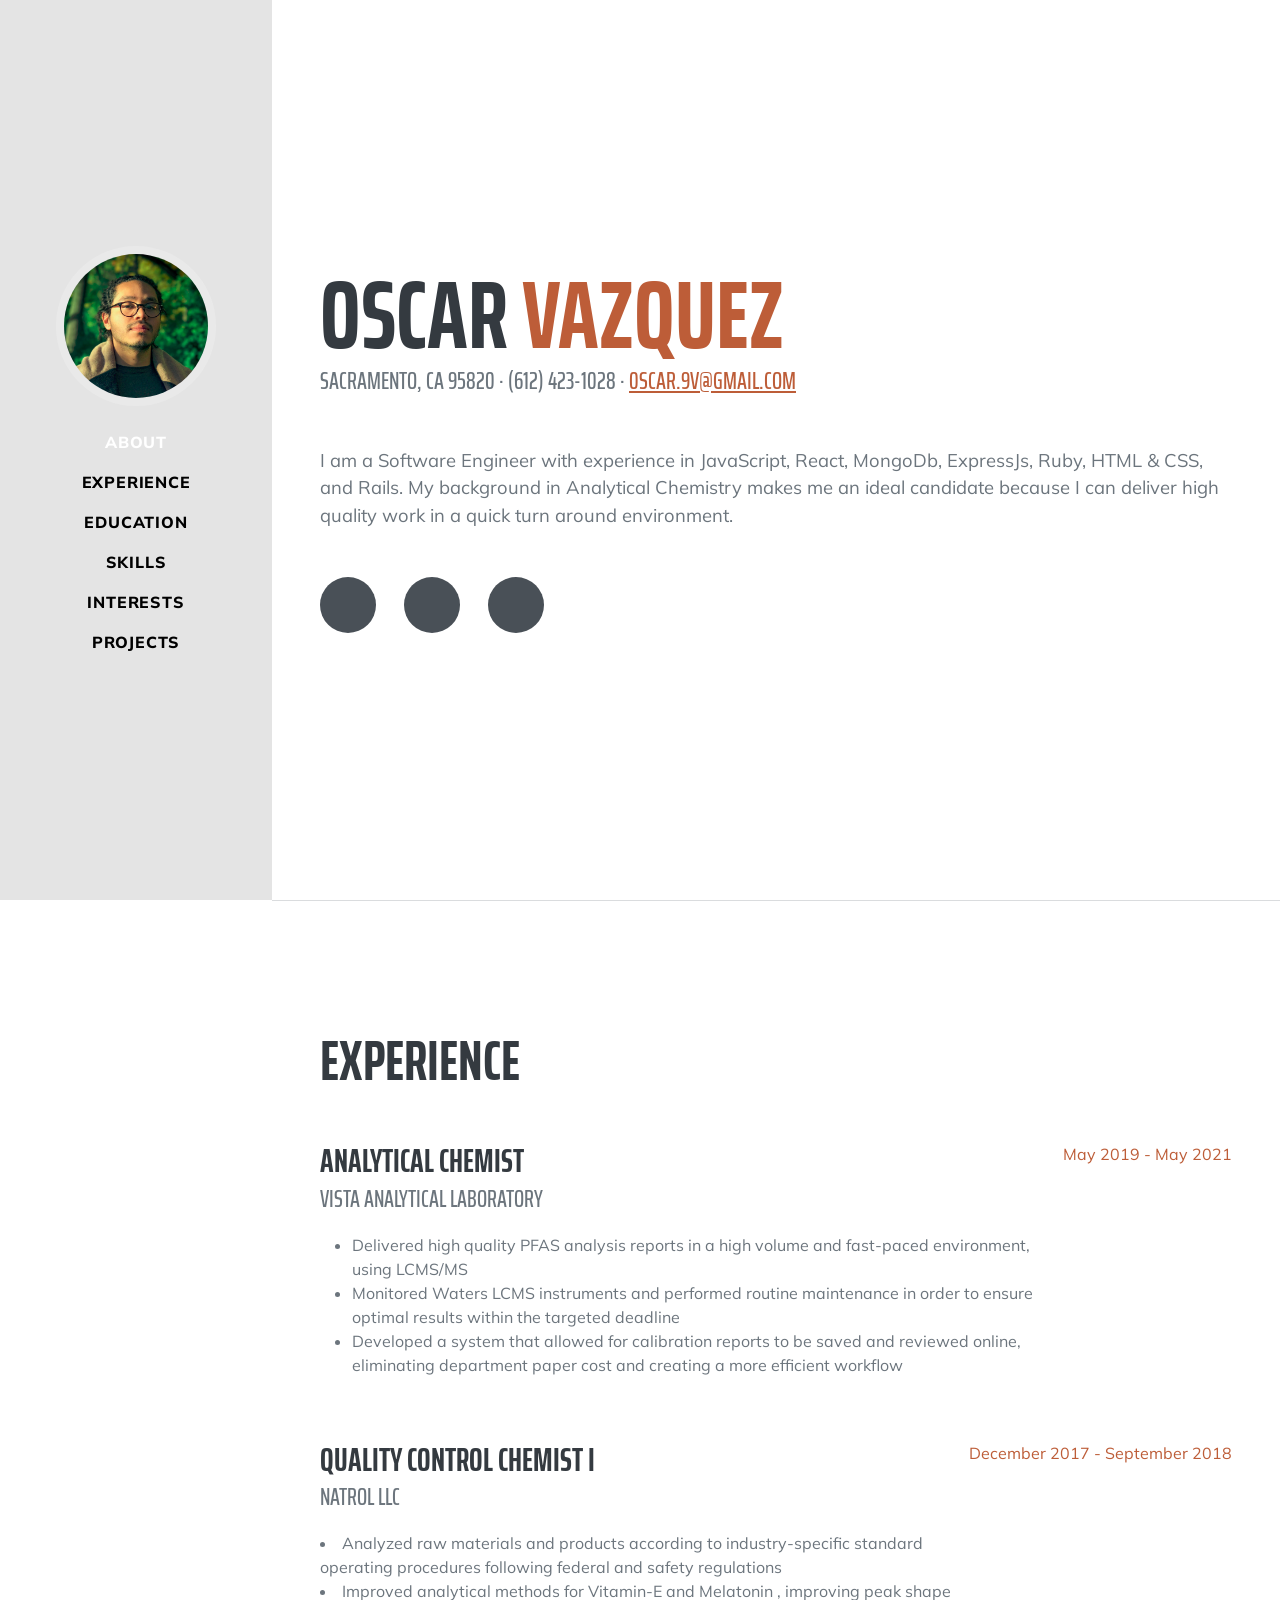
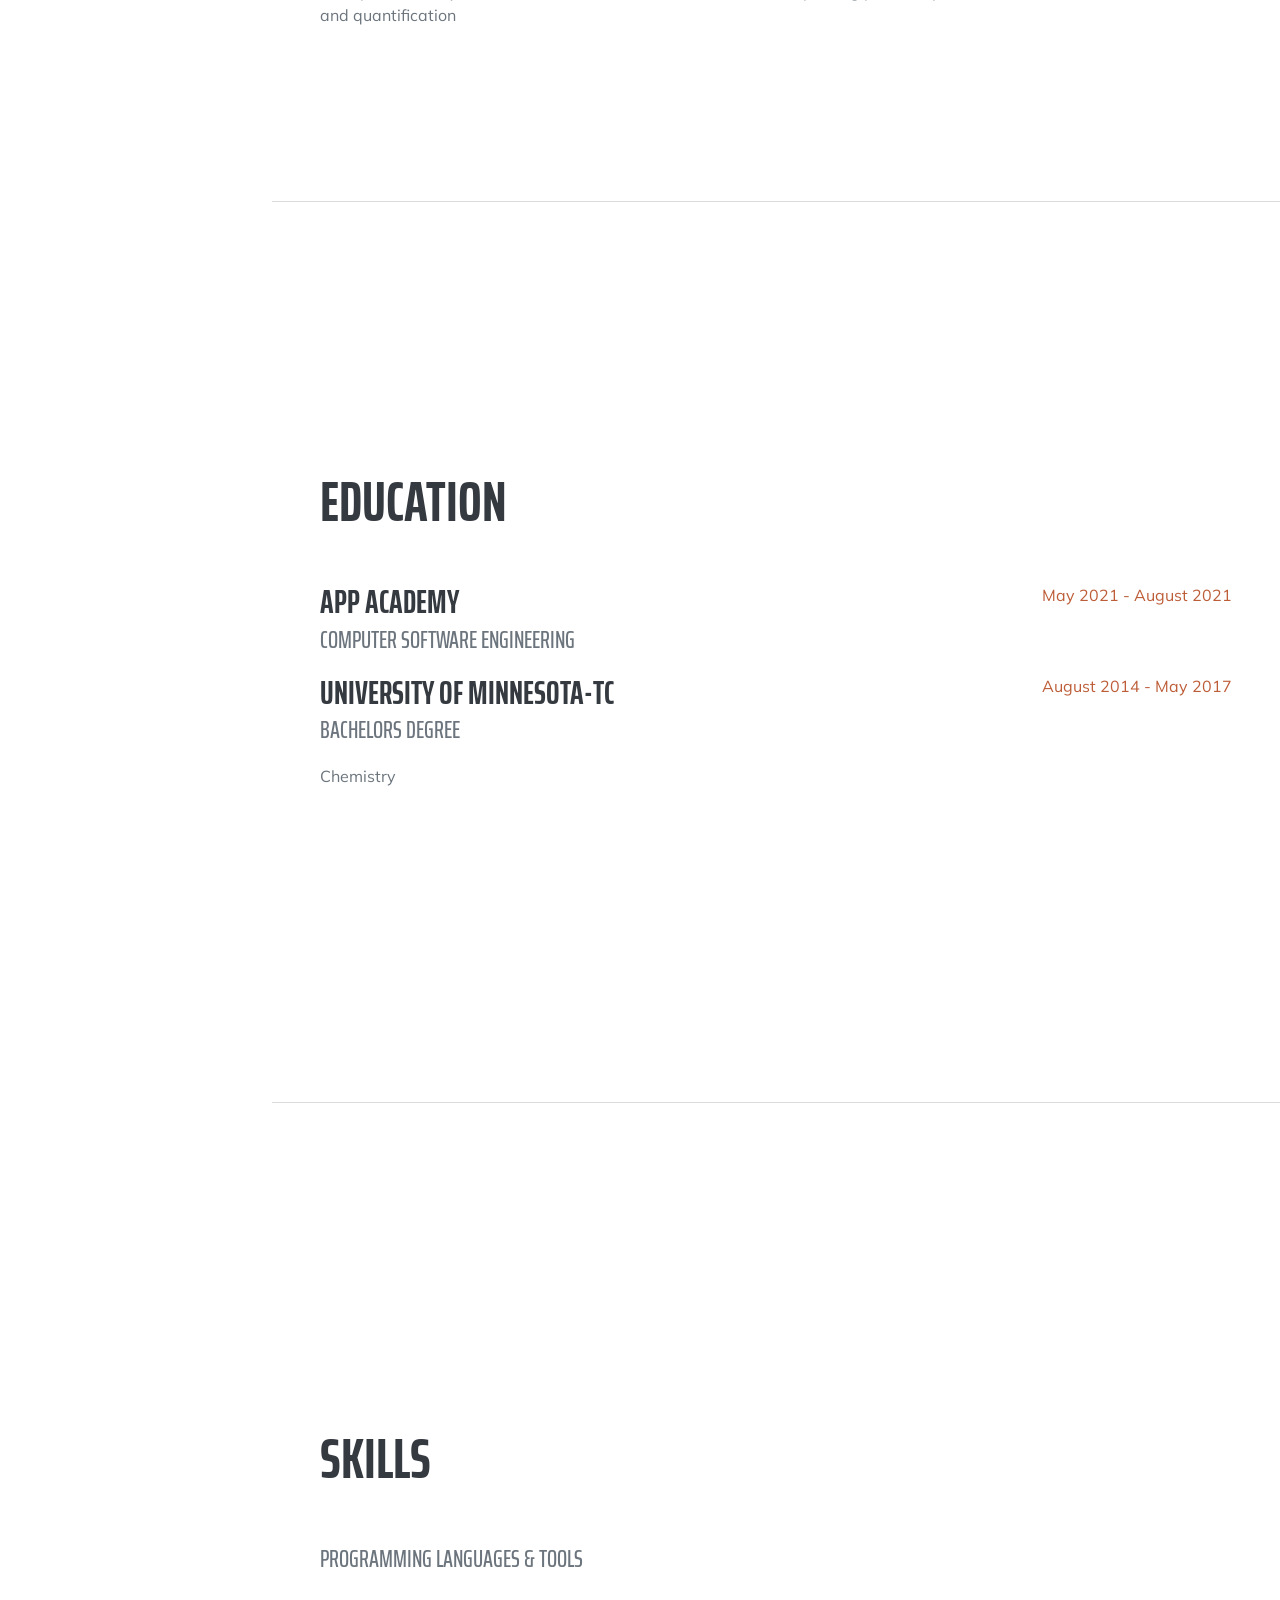
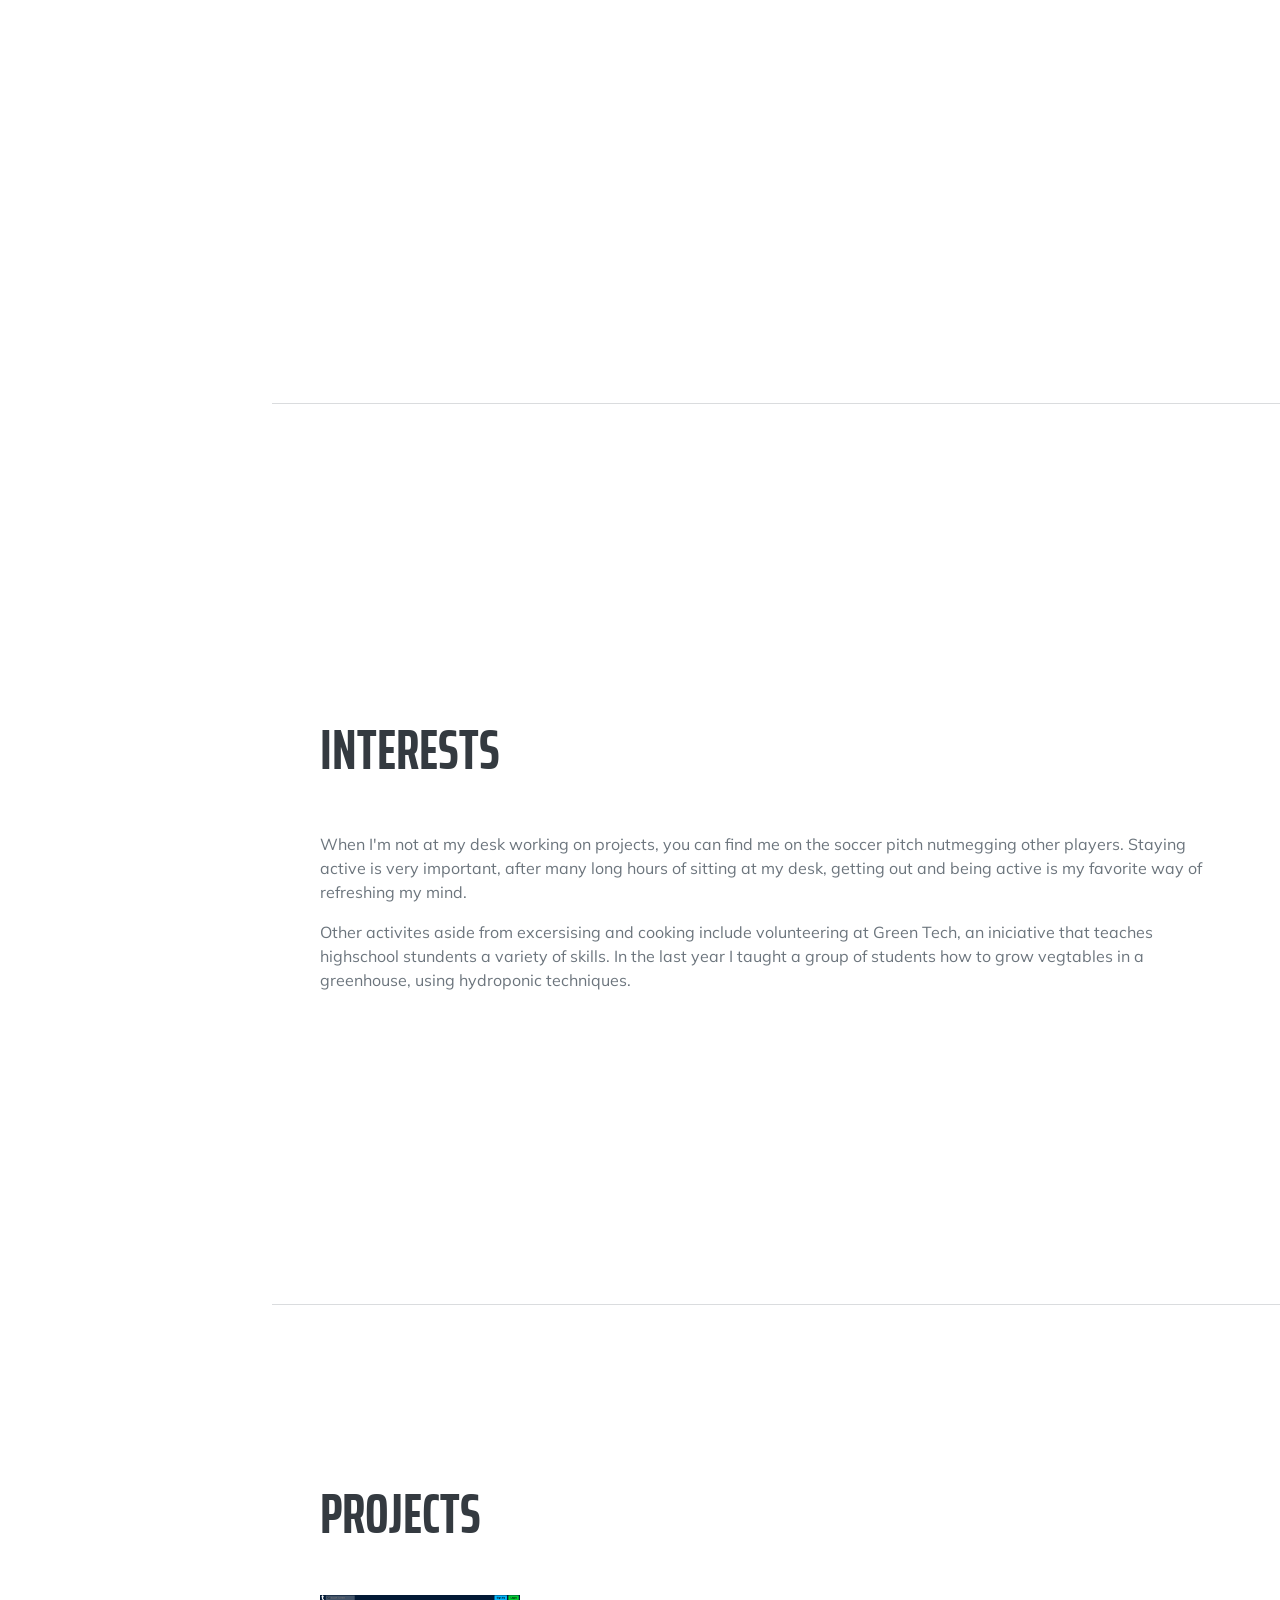
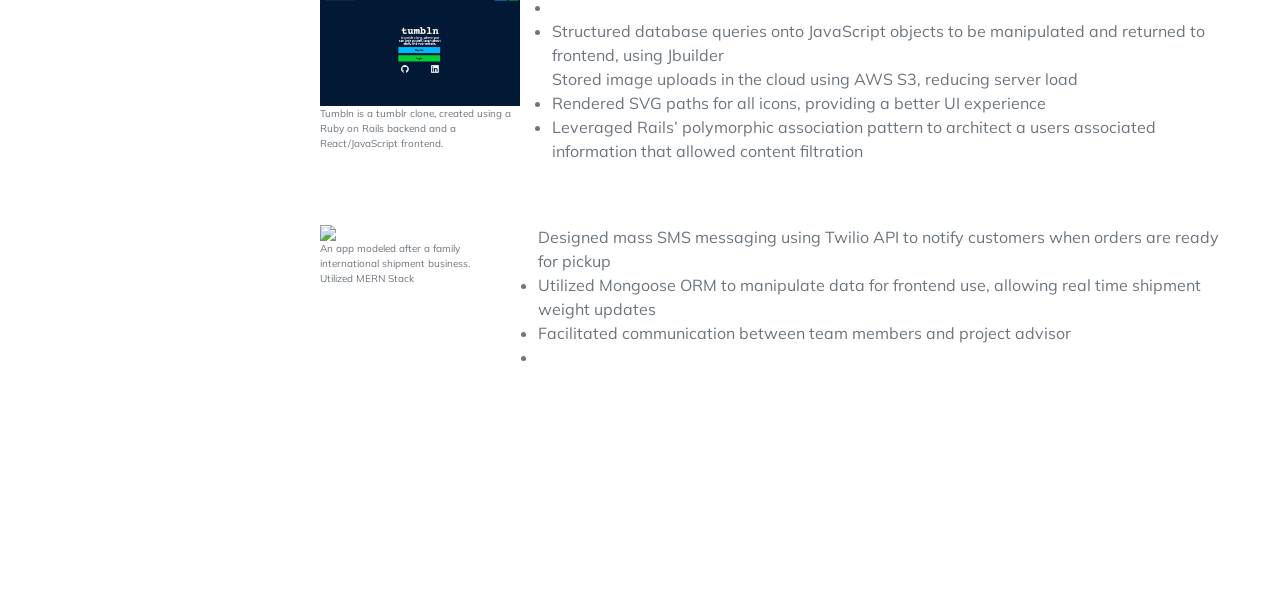
==== commit 7cf7be33: "updated resume" ====
--- a/index.html
+++ b/index.html
@@ -67,9 +67,9 @@
                             <div class="subheading mb-3">Vista Analytical Laboratory</div>
                             <!-- <p>Analyzed a wide variety of matrices for PFAS Chemicals, using EPA methods 537 and 537.1M. Maintaince and troubleshooting Waters UPLC instruments.</p> -->
                             <ul>
-                                <li> Delivered high quality PFAS analysis reports in a high volume and quick turnaround environment, using LCMS/MS </li>
-                                <li> Sustained optimal results by replacing and performing routine maintenance of instrument components </li>
-                                <li> Developed a system that allowed for calibration reports to be saved and reviewed online, eliminating department paper cost altogether and creating a more efficient workflow </li>
+                                <li> Delivered high quality PFAS analysis reports in a high volume and fast-paced environment, using LCMS/MS  </li>
+                                <li> Monitored Waters LCMS instruments and performed routine maintenance in order to ensure optimal results within the targeted deadline  </li>
+                                <li> Developed a system that allowed for calibration reports to be saved and reviewed online, eliminating department paper cost and creating a more efficient workflow  </li>
 
                             </ul>
                         </div>
@@ -80,10 +80,10 @@
                             <h3 class="mb-0">Quality Control Chemist I</h3>
                             <div class="subheading mb-3">Natrol LLC</div>
                             <!-- <p>Perform sample analysis in accordance to standard operating procedures using various laboratory equipment and techniques such as HPLC, FT-IR, Loss On Drying, Tap and Bulk Density and Titrations. Maintain a thorough and neat laboratory and notebook in alignment with cGMP.</p> -->
-                            <li>Analyzed raw  materials and products according to industry-specific standard procedures following federal and safety regulations </li>
+                            <li>Analyzed raw materials and products according to industry-specific standard operating procedures following federal and safety regulations </li>
                             <li>Improved analytical methods for Vitamin-E and Melatonin , improving peak shape and quantification </li>
                         </div>
-                        <div class="flex-shrink-0"><span class="text-primary">December 2011 - March 2013</span></div>
+                        <div class="flex-shrink-0"><span class="text-primary">December 2017 - September 2018</span></div>
                     </div>
                  
                 </div>
@@ -181,9 +181,9 @@
                        
                         <ul>
                             <li>
-                                Structured database queries onto JavaScript objects to be manipulated and returned to frontend, using Jbuilder   
-                            </li>
-                            <li>
+                                <li>
+                                    Structured database queries onto JavaScript objects to be manipulated and returned to frontend, using Jbuilder   
+                                </li>
                                 Stored  image uploads in the cloud using AWS S3, reducing server load 
                             </li>
                             <li>
@@ -202,14 +202,14 @@
                         </div>
                        
                         <ul>
-                            <li>
-                                Facilitated communication between team members and project advisor</li>
-                            <li>
-                                Designed mass SMS messaging using Twilio API to notify customers when orders are ready for pickup 
-                            </li>
-                            <li>
-                                Utilized Mongoose ORM to manipulate data for frontend use, allowing real time shipment weight updates  
-                            </li>
+                            Designed mass SMS messaging using Twilio API to notify customers when orders are ready for pickup 
+                        </li>
+                        <li>
+                            Utilized Mongoose ORM to manipulate data for frontend use, allowing real time shipment weight updates  
+                        </li>
+                        <li>
+                            Facilitated communication between team members and project advisor</li>
+                        <li>
                         </ul>
                     </div>
                    
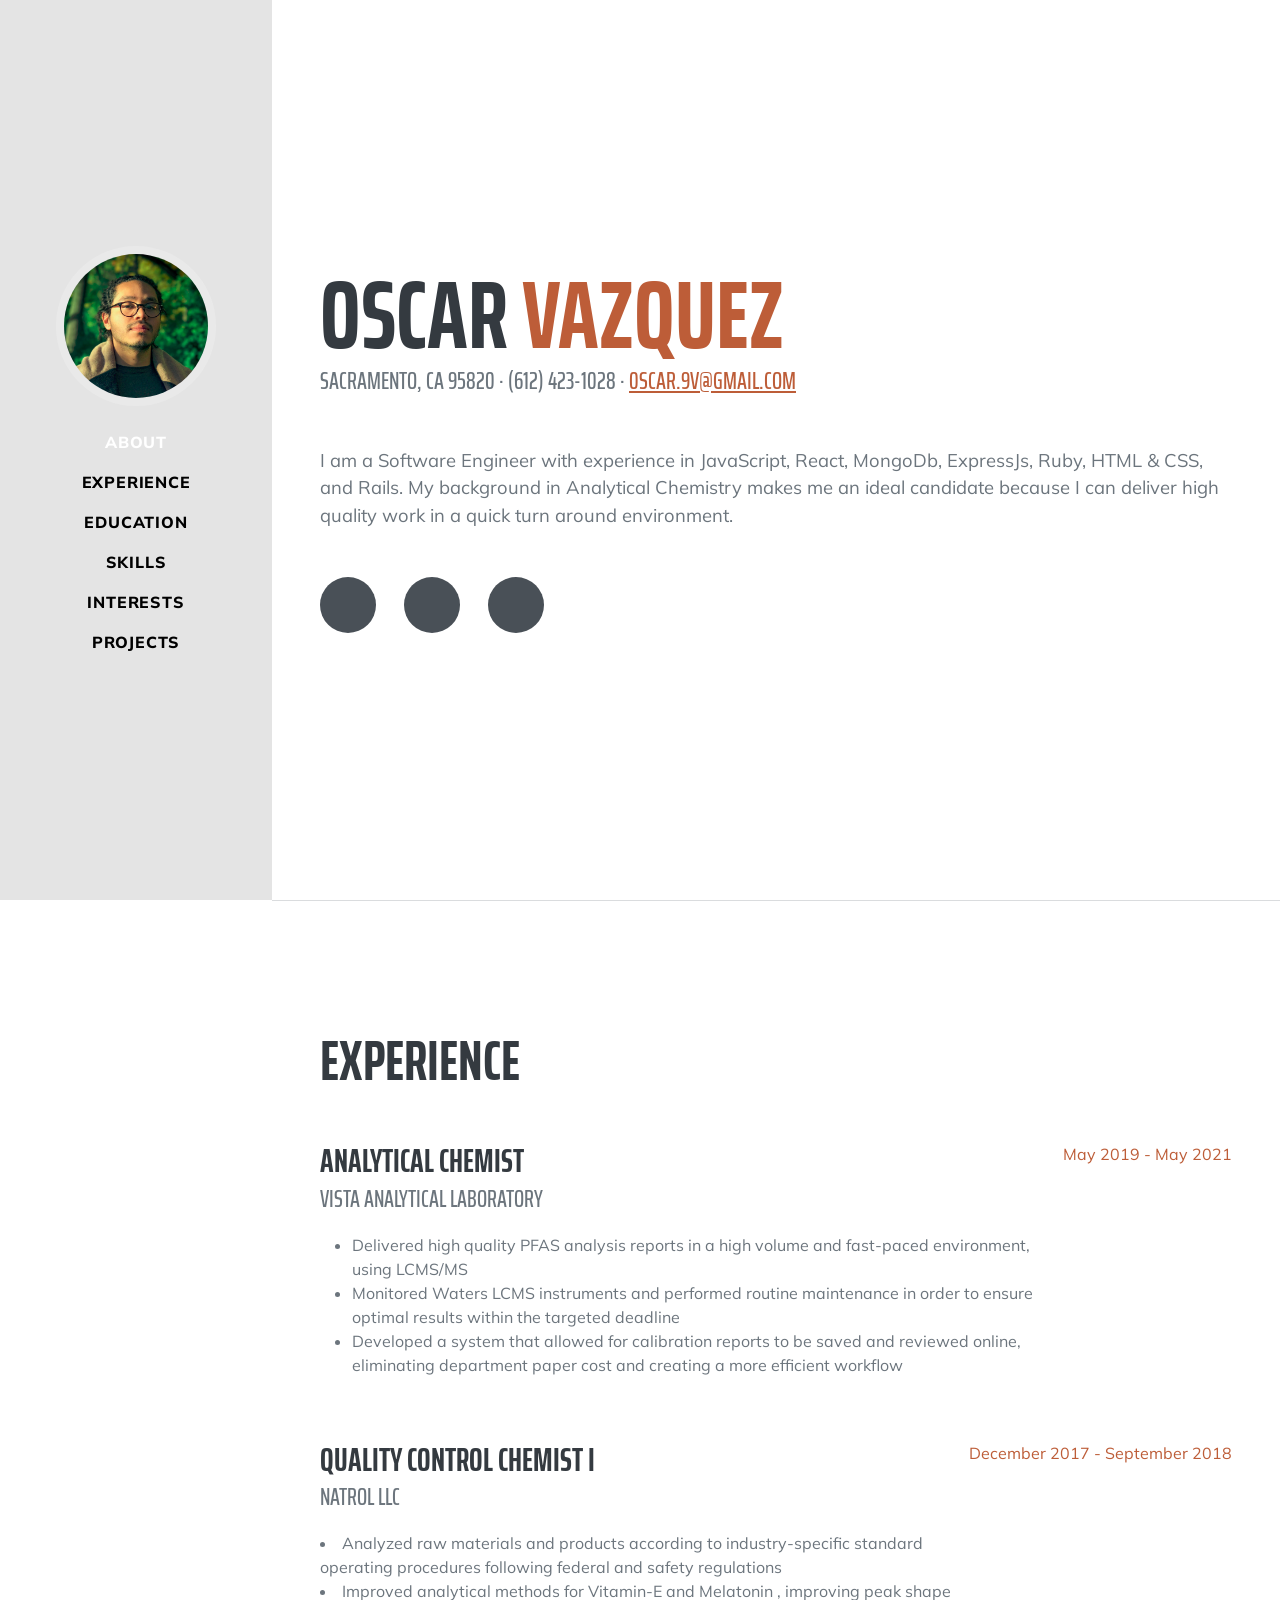
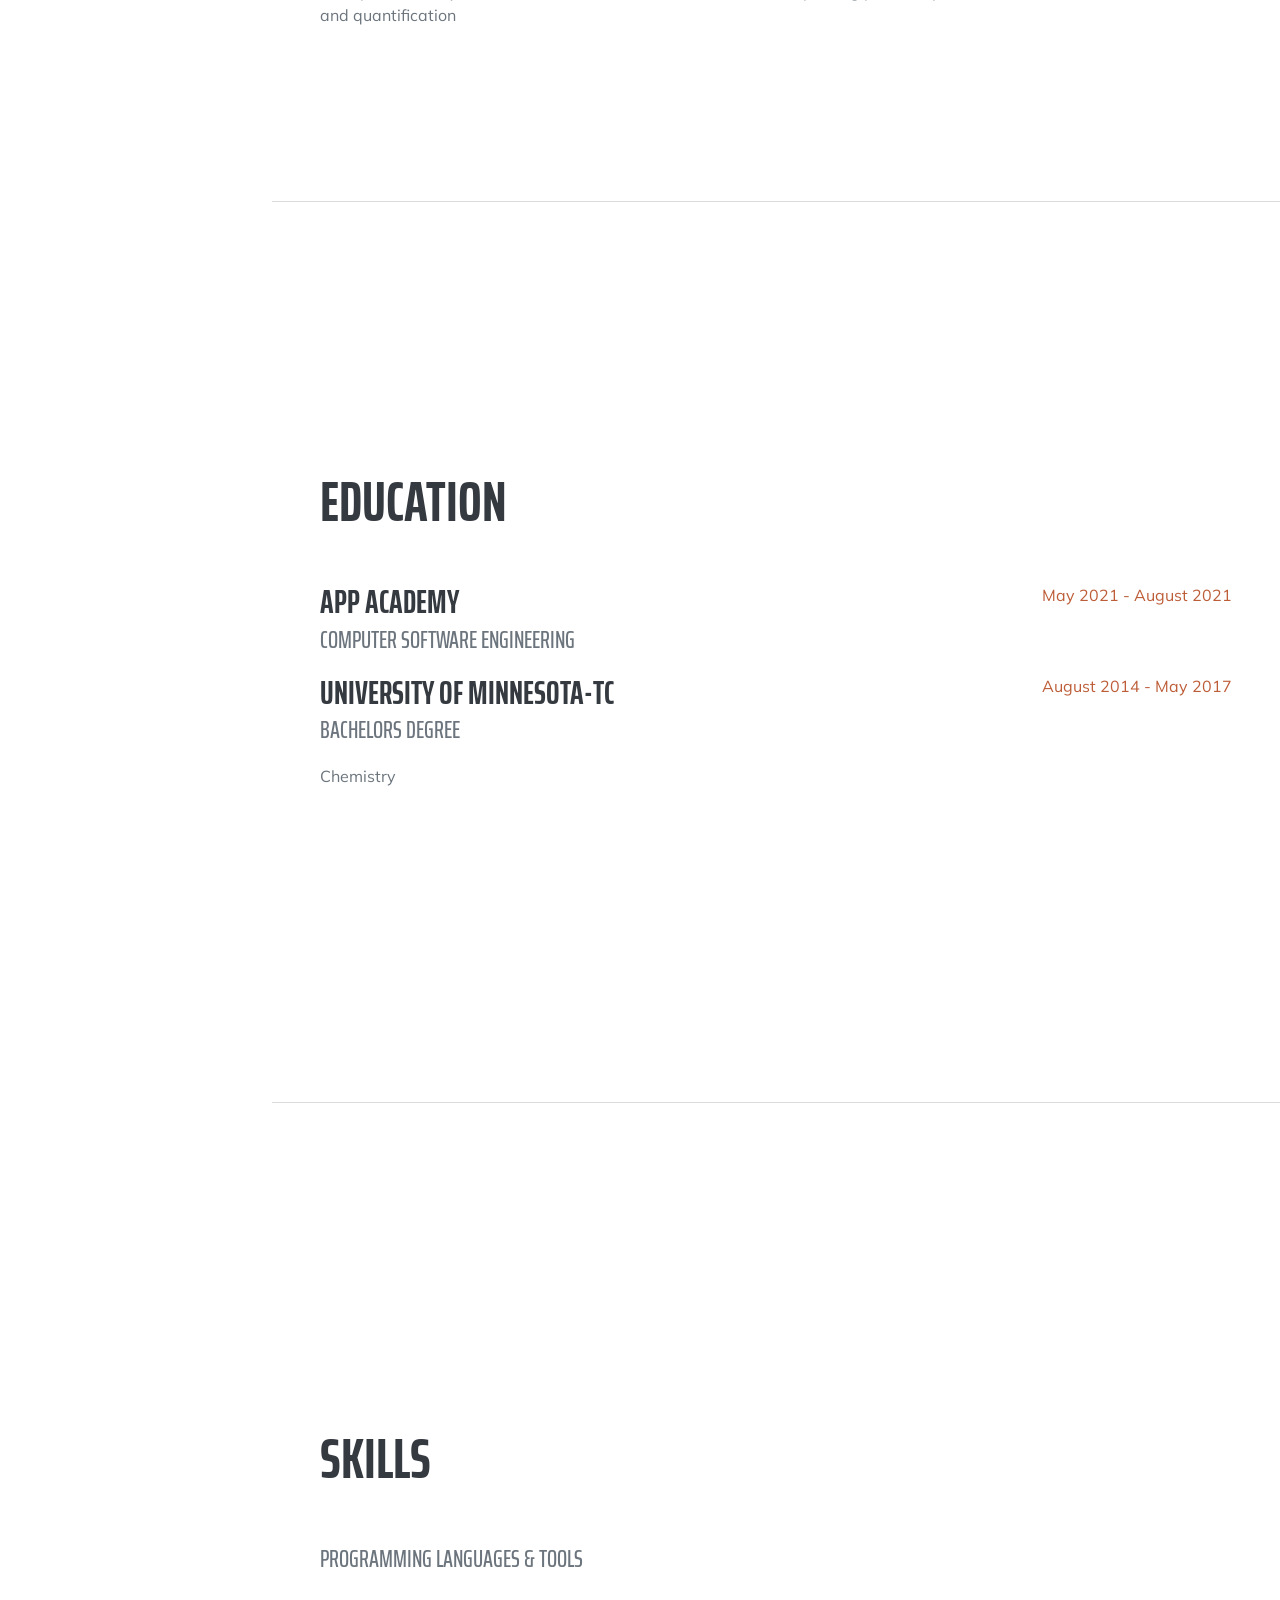
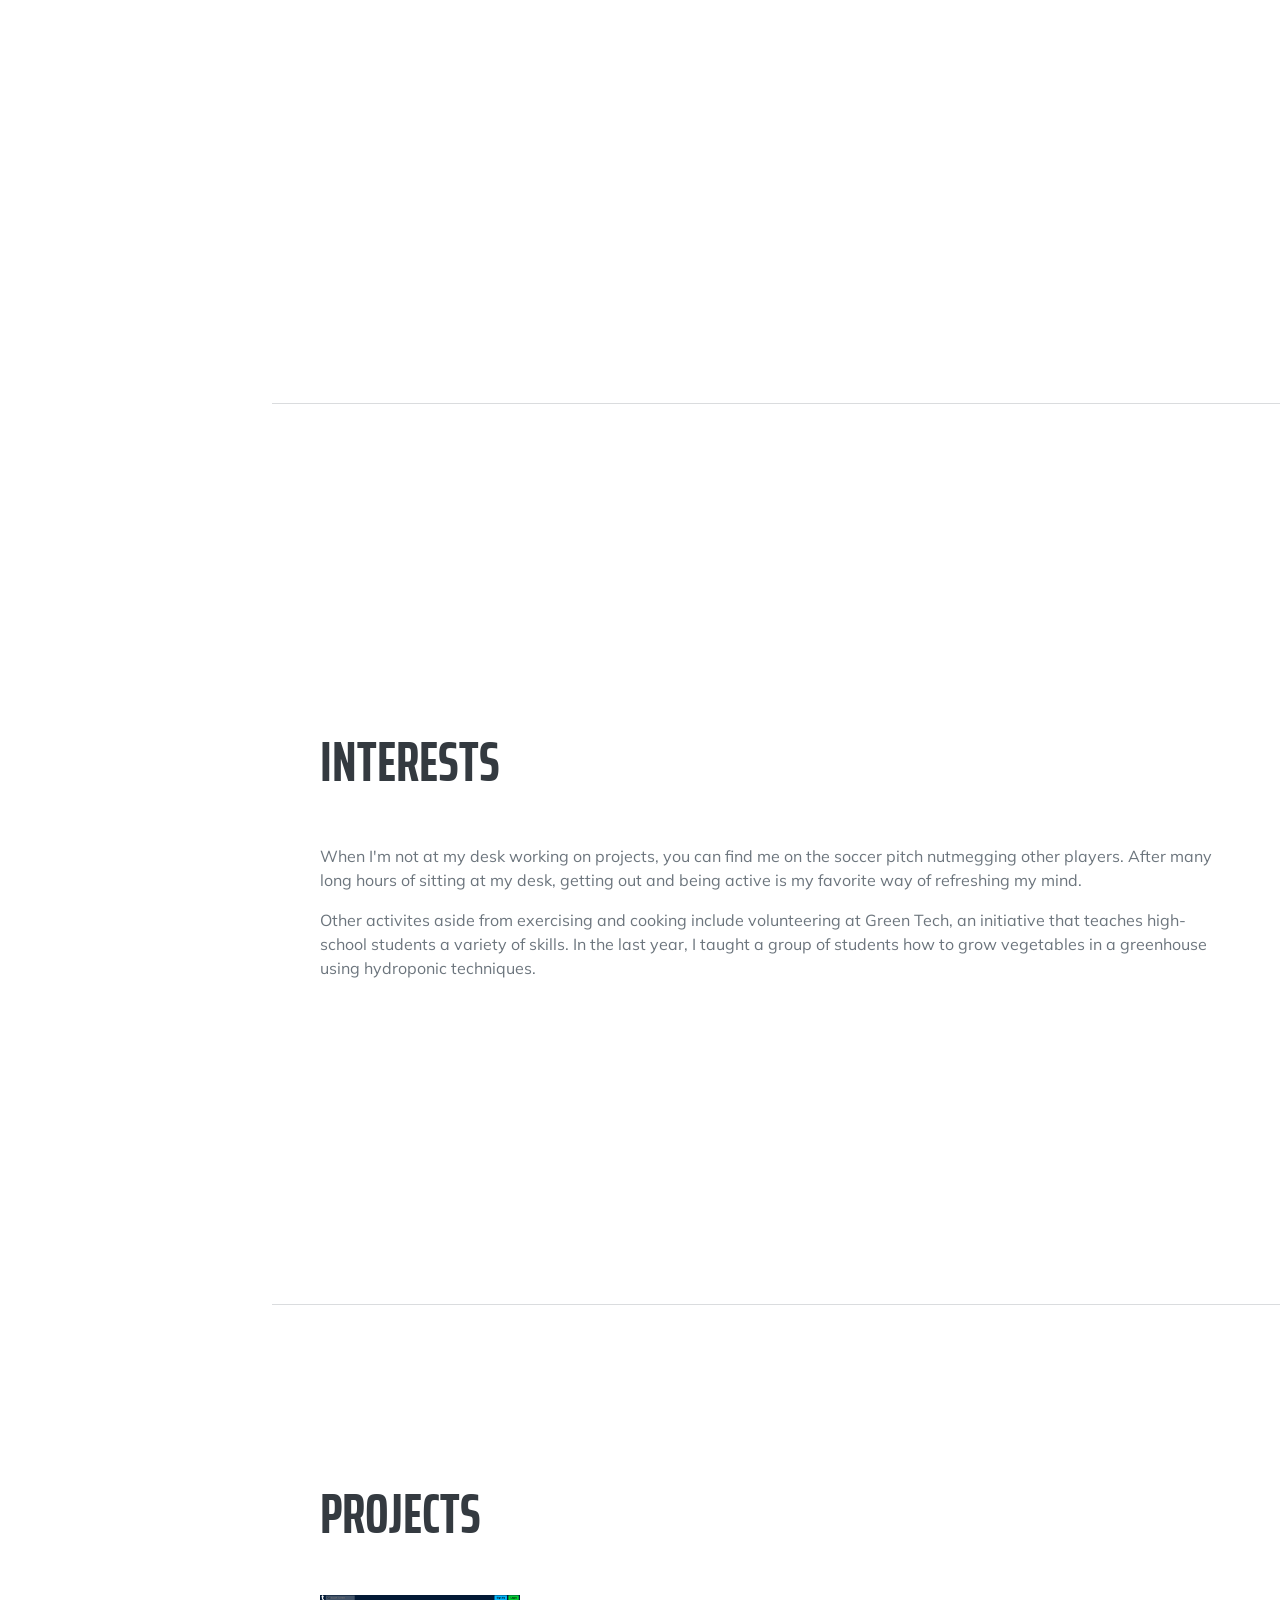
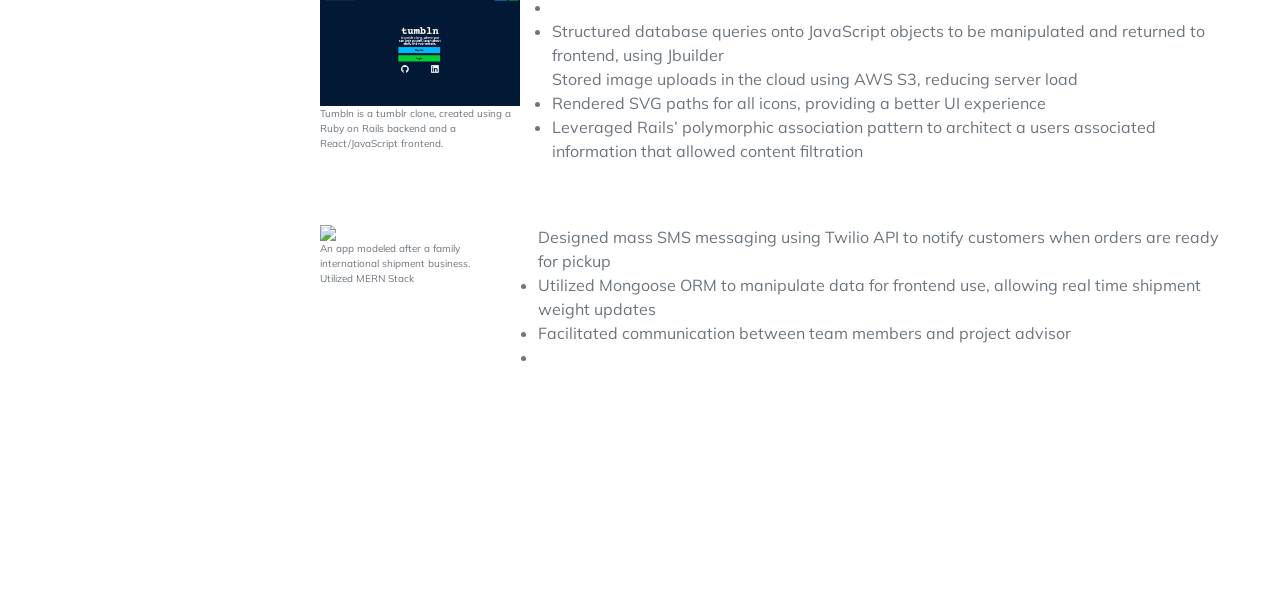
==== commit 193a4183: "fixed typos" ====
--- a/index.html
+++ b/index.html
@@ -157,8 +157,8 @@
             <section class="resume-section" id="interests">
                 <div class="resume-section-content">
                     <h2 class="mb-5">Interests</h2>
-                    <p>When I'm not at my desk working on projects, you can find me on the soccer pitch nutmegging other players. Staying active is very important, after many long hours of sitting at my desk, getting out and being active is my favorite way of refreshing my mind.</p>
-                    <p class="mb-0">Other activites aside from excersising and cooking include volunteering at Green Tech, an iniciative that teaches highschool stundents a variety of skills. In the last year I taught a group of students how to grow vegtables in a greenhouse, using hydroponic techniques. </p>
+                    <p>When I'm not at my desk working on projects, you can find me on the soccer pitch nutmegging other players. After many long hours of sitting at my desk, getting out and being active is my favorite way of refreshing my mind.</p>
+                    <p class="mb-0">Other activites aside from exercising and cooking include volunteering at Green Tech, an initiative that teaches high-school students a variety of skills. In the last year, I taught a group of students how to grow vegetables in a greenhouse using hydroponic techniques. </p>
                 </div>
             </section>
             <hr class="m-0" />
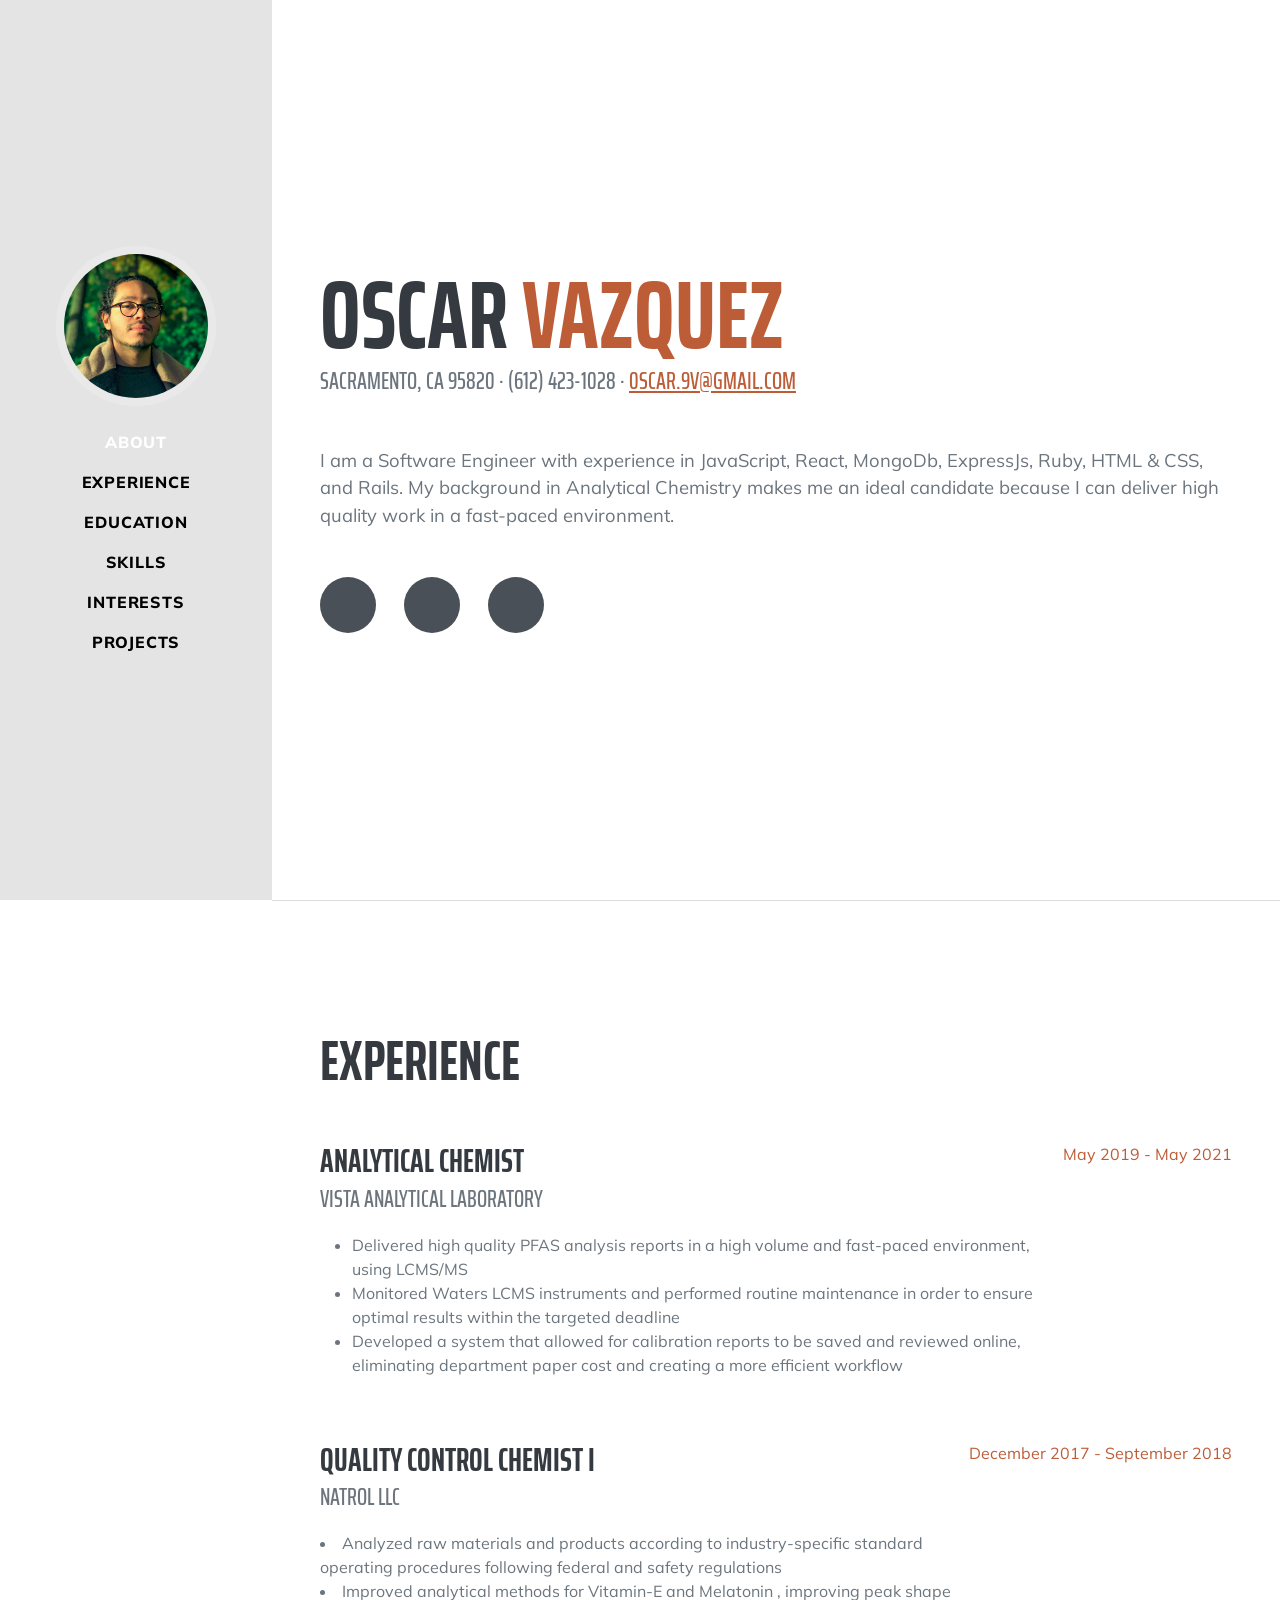
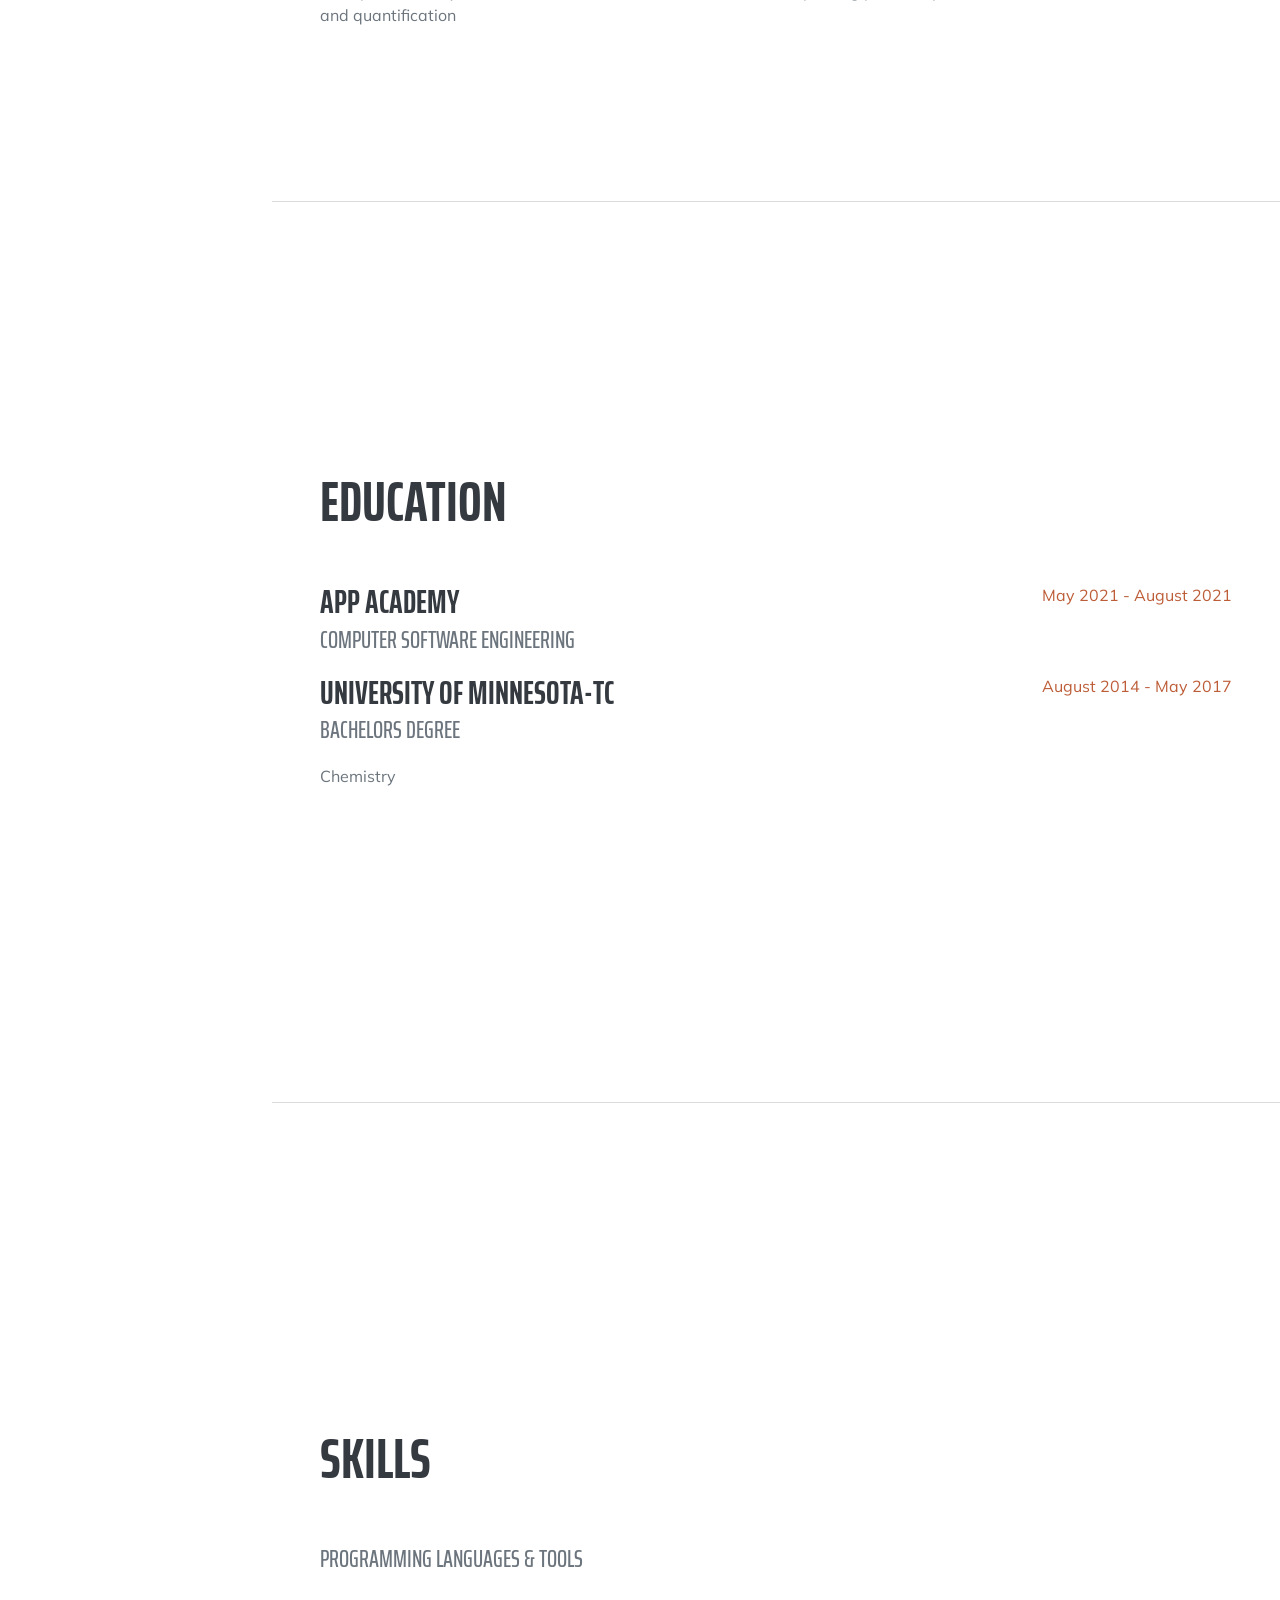
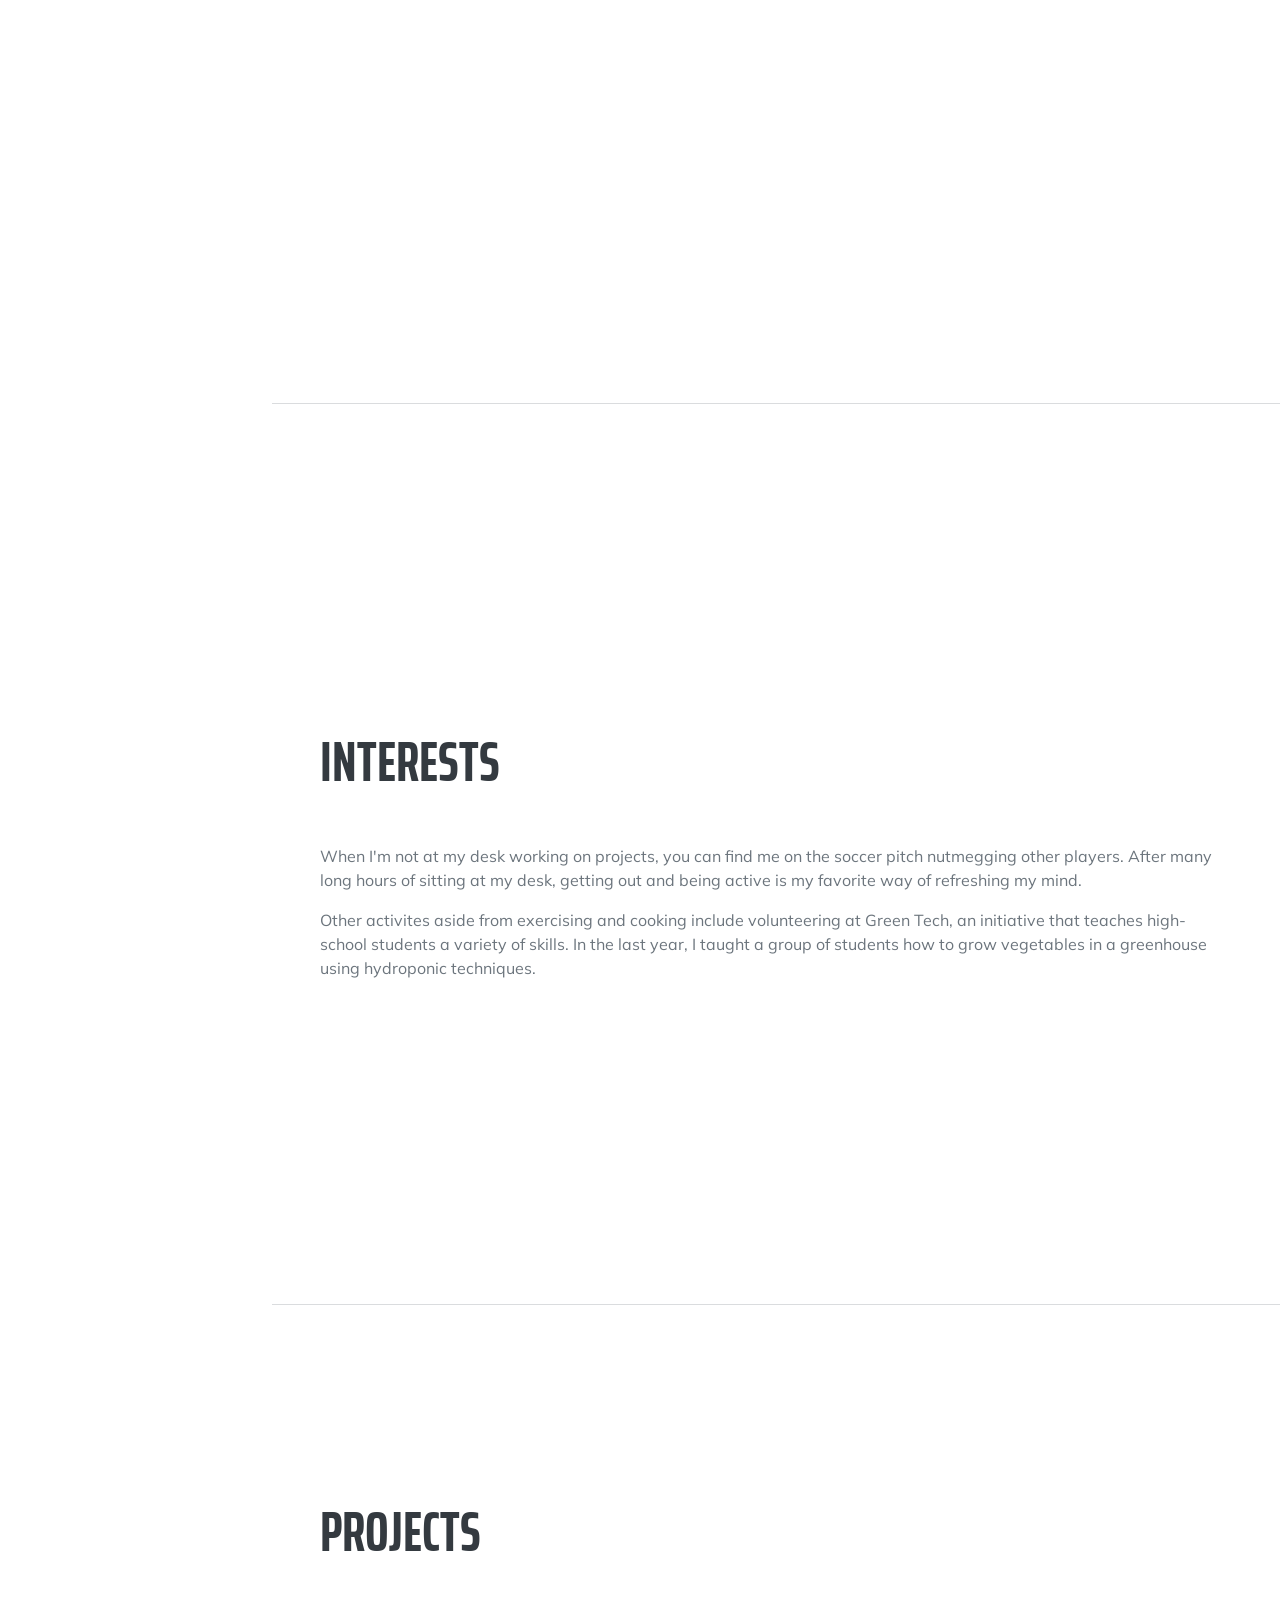
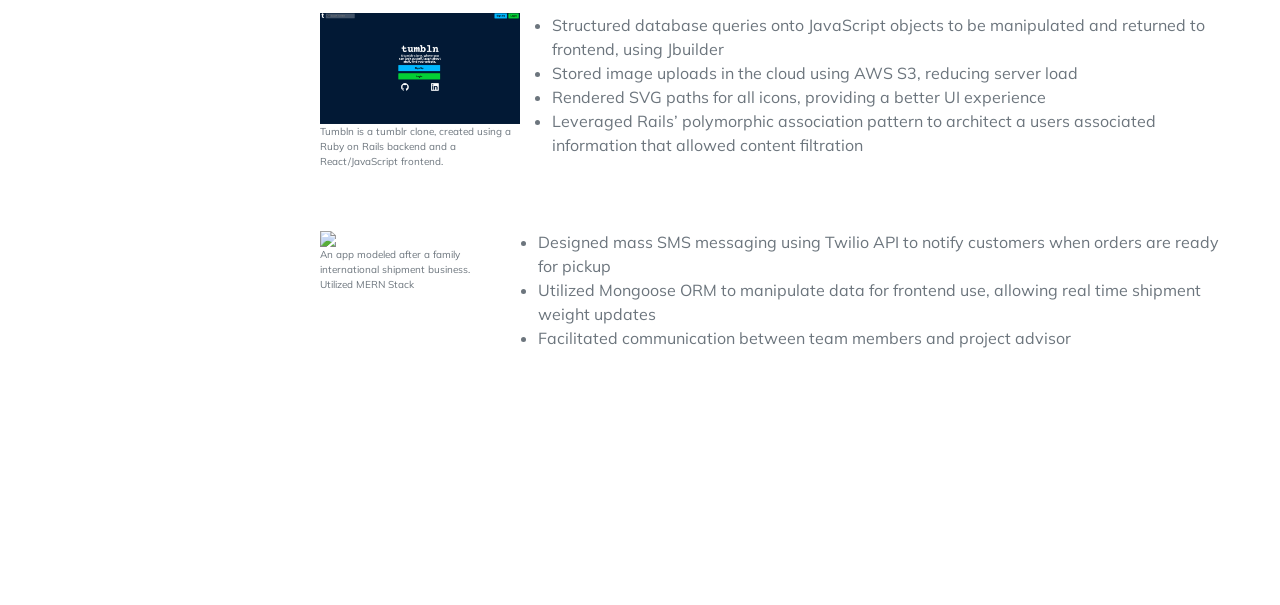
==== commit a66f2002: "fixed typo and list items" ====
--- a/index.html
+++ b/index.html
@@ -47,7 +47,7 @@
                         Sacramento, CA 95820 · (612) 423-1028 ·
                         <a href="mailto:0scar.9v@gmail.com">0scar.9v@gmail.com</a>
                     </div>
-                    <p class="lead mb-5">I am a Software Engineer with experience in JavaScript, React, MongoDb, ExpressJs, Ruby, HTML & CSS, and Rails. My background in Analytical Chemistry makes me an ideal candidate because I can deliver high quality work in a quick turn around environment.</p>
+                    <p class="lead mb-5">I am a Software Engineer with experience in JavaScript, React, MongoDb, ExpressJs, Ruby, HTML & CSS, and Rails. My background in Analytical Chemistry makes me an ideal candidate because I can deliver high quality work in a fast-paced environment.</p>
                     <div class="social-icons">
                         <a class="social-icon" href="https://www.linkedin.com/in/oscar-vazquez-650471165/"><i class="fab fa-linkedin-in"></i></a>
                         <a class="social-icon" href="https://github.com/0skat"><i class="fab fa-github"></i></a>
@@ -180,15 +180,18 @@
                         </div>
                        
                         <ul>
-                            <li>
                                 <li>
                                     Structured database queries onto JavaScript objects to be manipulated and returned to frontend, using Jbuilder   
                                 </li>
+                                
+                                <li>
                                 Stored  image uploads in the cloud using AWS S3, reducing server load 
-                            </li>
+                                </li>
+                                
                             <li>
                                 Rendered SVG paths for all icons, providing a better UI experience 
                             </li>
+                            
                             <li>
                                 Leveraged Rails’ polymorphic association pattern to architect a users associated information that allowed content filtration 
                             </li>
@@ -202,14 +205,18 @@
                         </div>
                        
                         <ul>
-                            Designed mass SMS messaging using Twilio API to notify customers when orders are ready for pickup 
-                        </li>
-                        <li>
-                            Utilized Mongoose ORM to manipulate data for frontend use, allowing real time shipment weight updates  
-                        </li>
-                        <li>
-                            Facilitated communication between team members and project advisor</li>
-                        <li>
+                            <li>
+                                Designed mass SMS messaging using Twilio API to notify customers when orders are ready for pickup 
+                            </li>
+                        
+                            <li>
+                                Utilized Mongoose ORM to manipulate data for frontend use, allowing real time shipment weight updates  
+                            </li>
+
+                            <li>
+                                Facilitated communication between team members and project advisor
+                            </li>
+                        
                         </ul>
                     </div>
                    
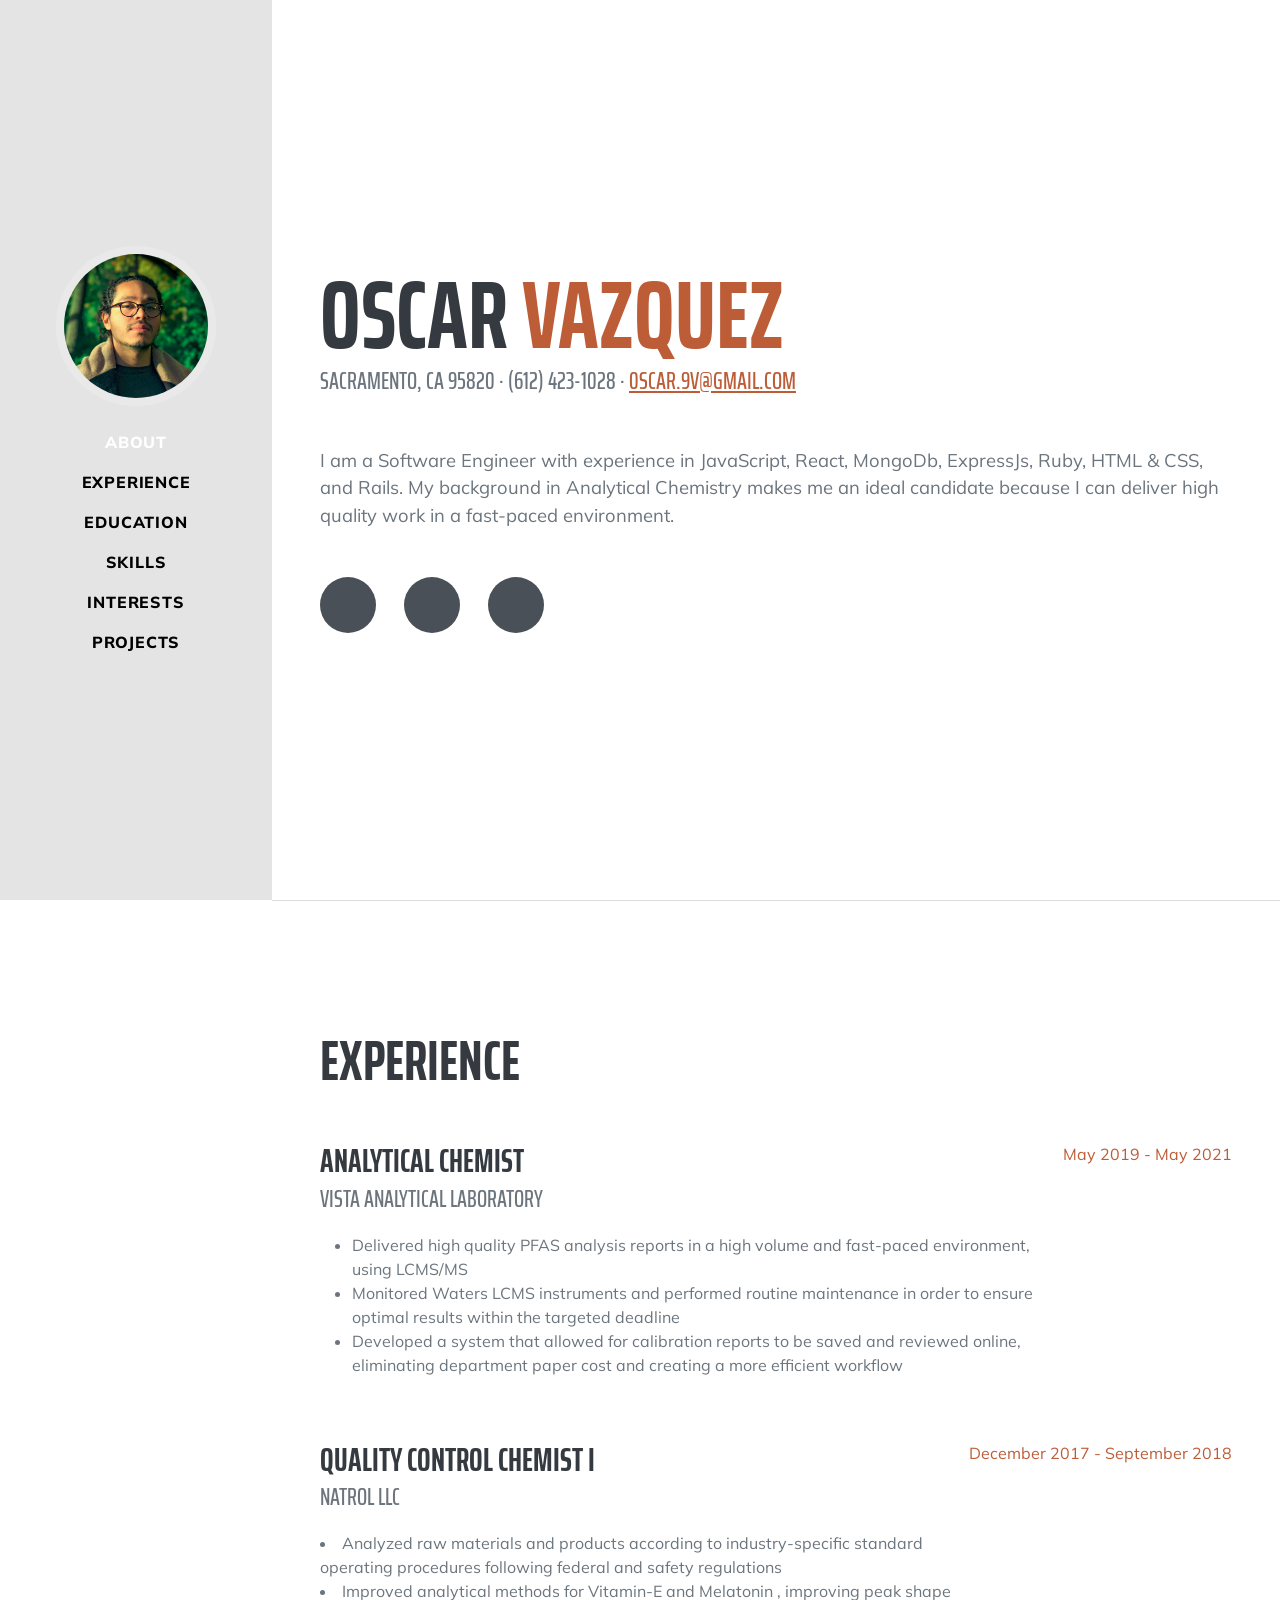
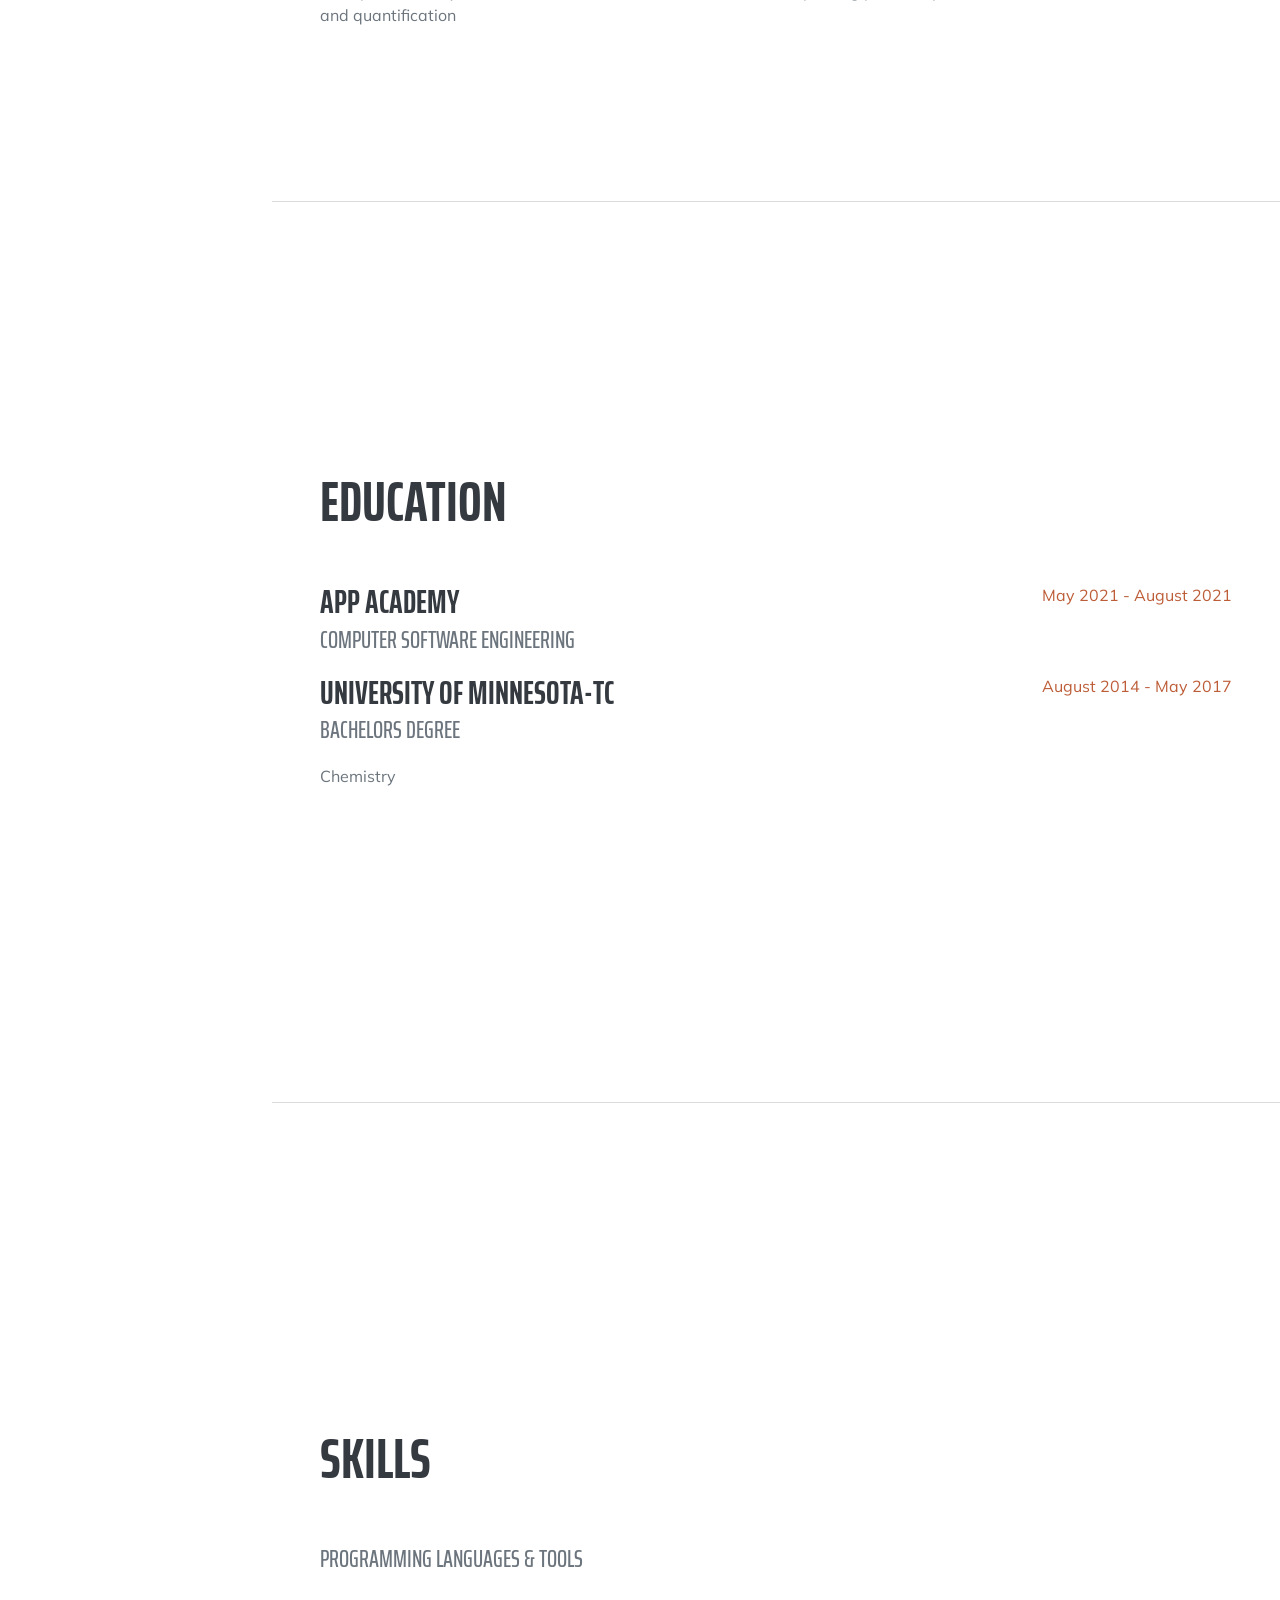
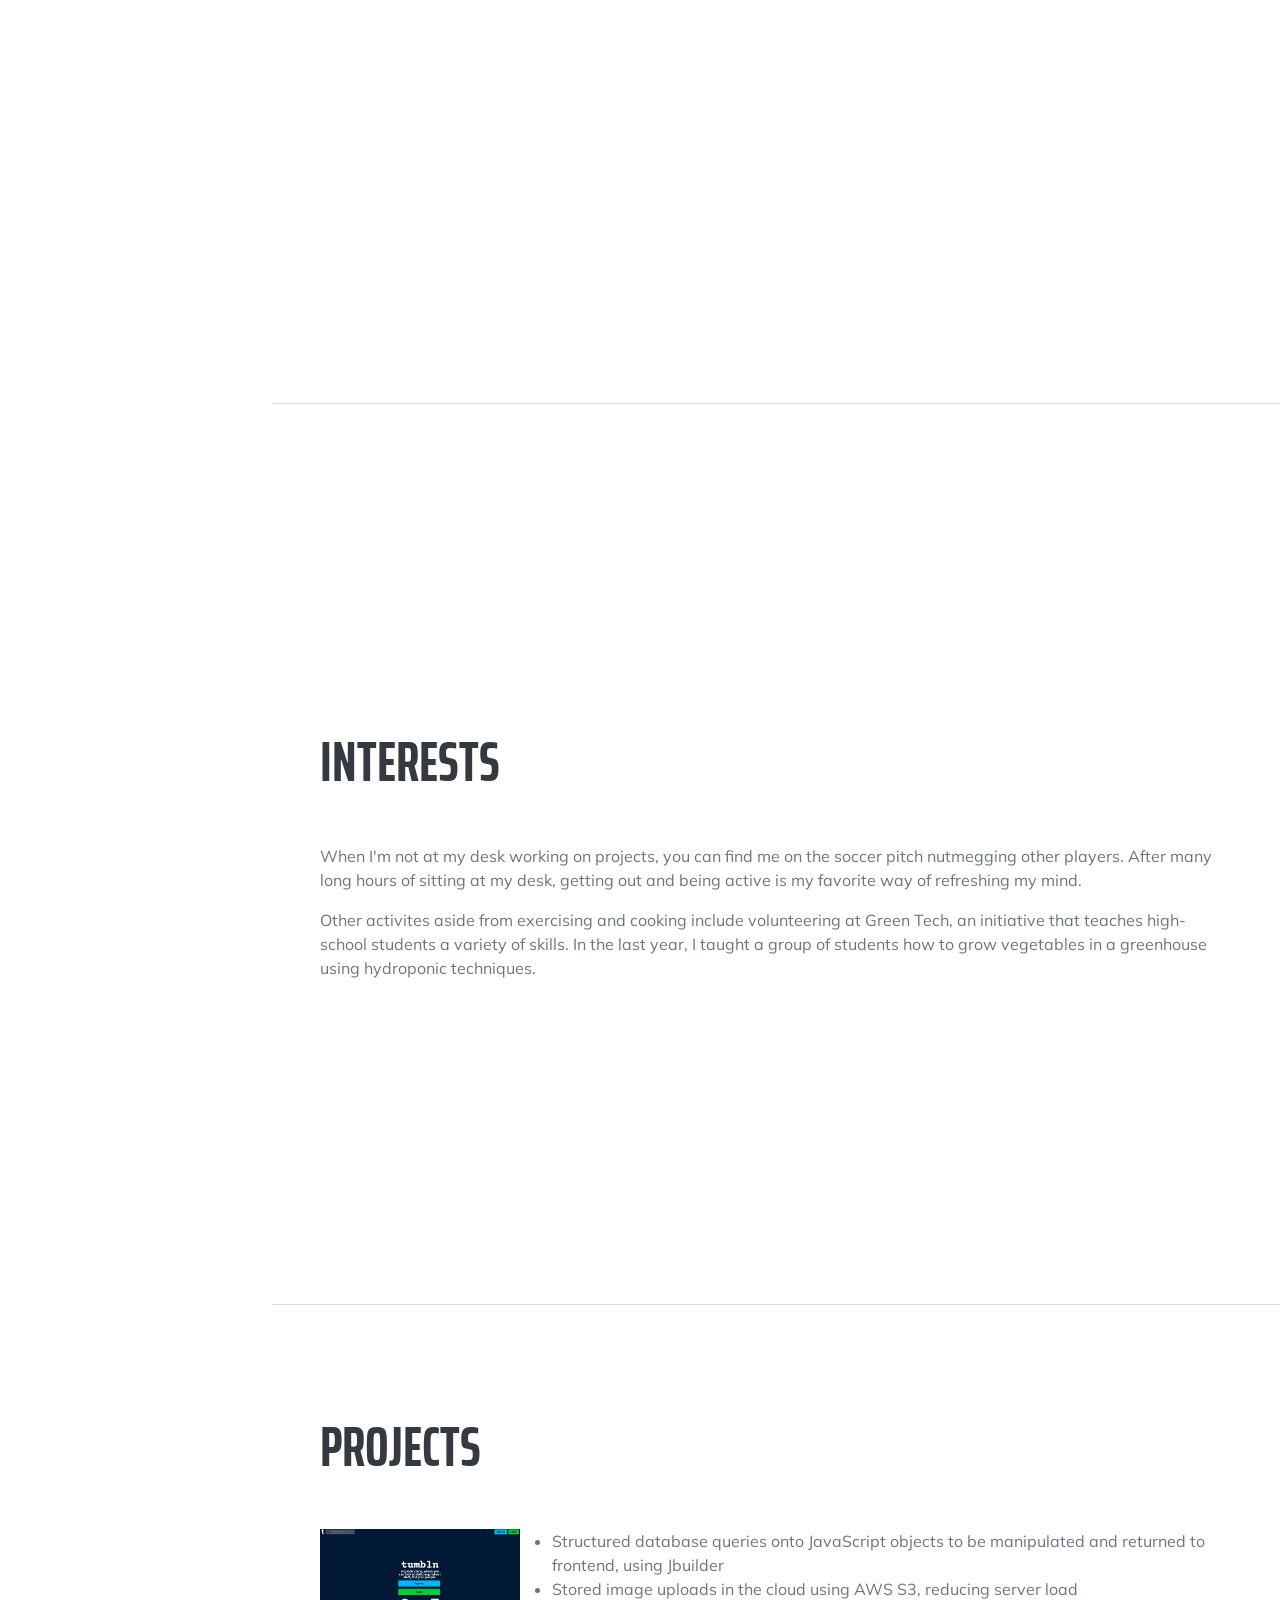
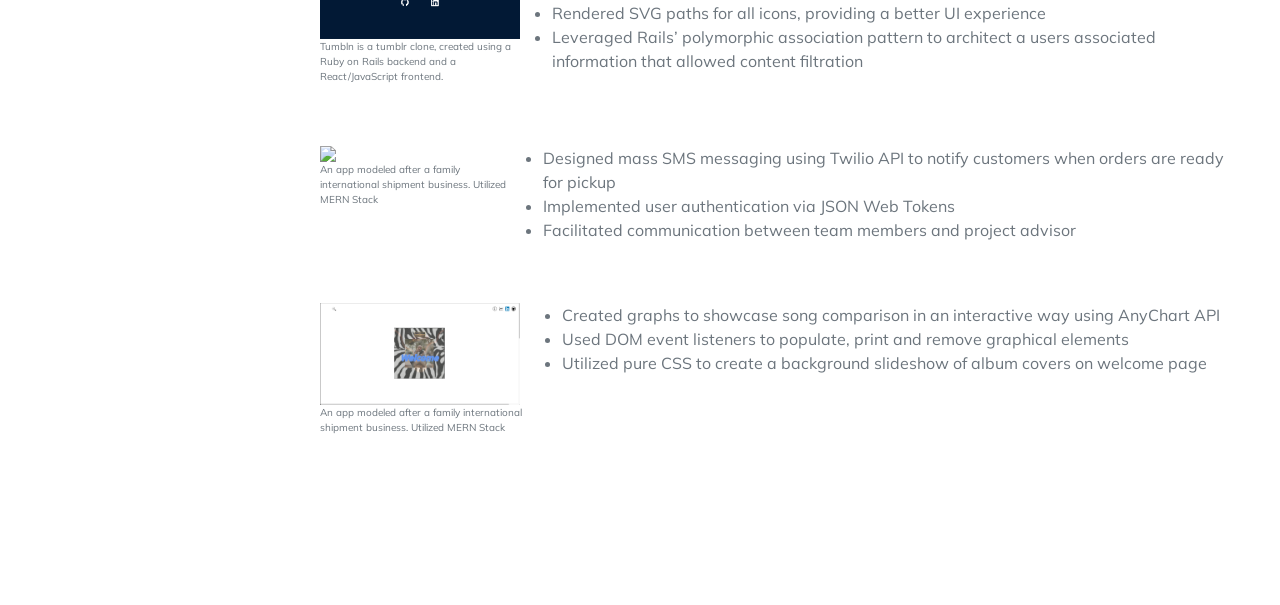
==== commit 0d435266: "update project section; ;" ====
--- a/index.html
+++ b/index.html
@@ -210,11 +210,32 @@
                             </li>
                         
                             <li>
-                                Utilized Mongoose ORM to manipulate data for frontend use, allowing real time shipment weight updates  
+                                Implemented user authentication via JSON Web Tokens 
                             </li>
 
                             <li>
                                 Facilitated communication between team members and project advisor
+                            </li>
+                        
+                        </ul>
+                    </div>
+                    <div style="display: flex; align-items: flex-start; padding-bottom: 5%;">
+                        <div style="display: flex; flex-direction: column; font-size: 10px; width: 23%;">
+                             <a href="https://0skat.github.io/MusicData/" target="_blank"> <img src="assets/img/music.png" style="width: 200px;"> </a></img> 
+                        <p> An app modeled after a family international shipment business. Utilized MERN Stack </p>
+                        </div>
+                       
+                        <ul>
+                            <li>
+                                Created graphs to showcase song comparison in an interactive way using AnyChart API  
+                            </li>
+                        
+                            <li>
+                                Used DOM event listeners to populate, print and remove graphical elements  
+                            </li>
+
+                            <li>
+                                Utilized pure CSS to create a background slideshow of album covers on welcome page
                             </li>
                         
                         </ul>
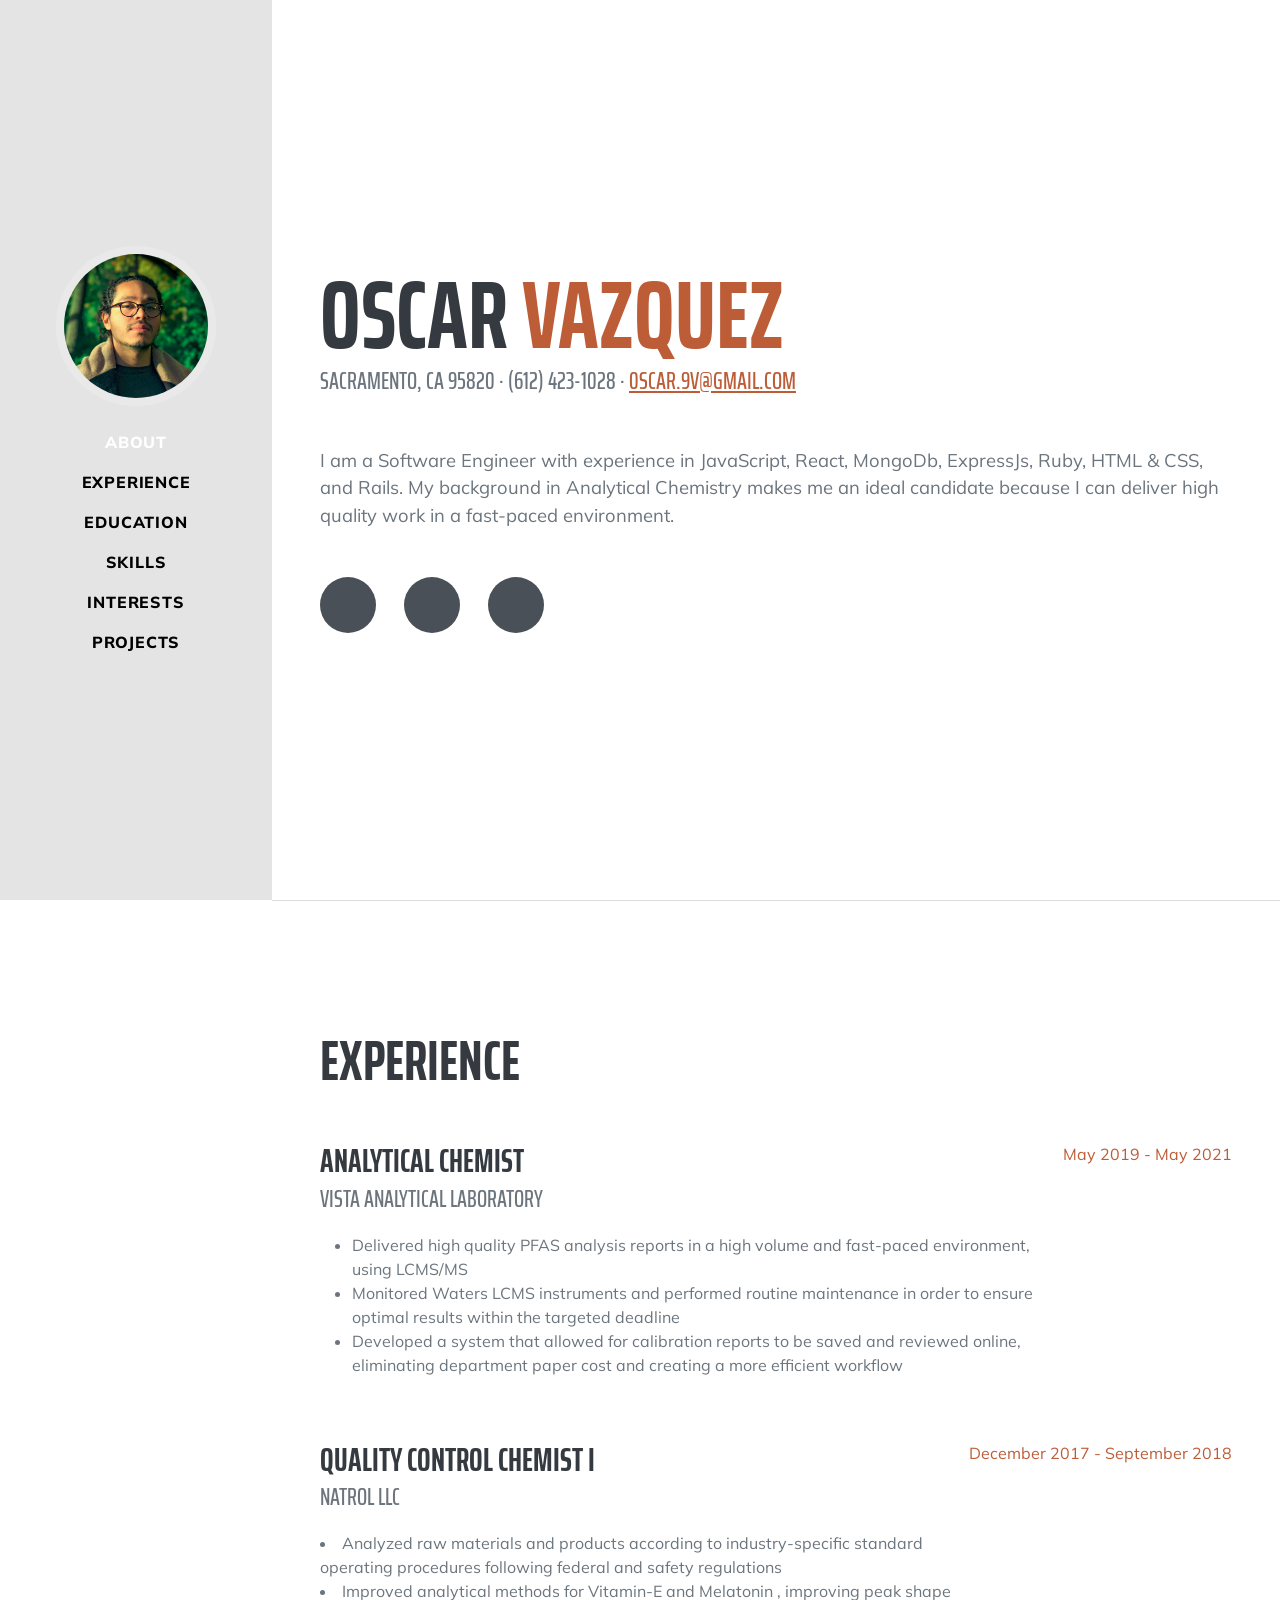
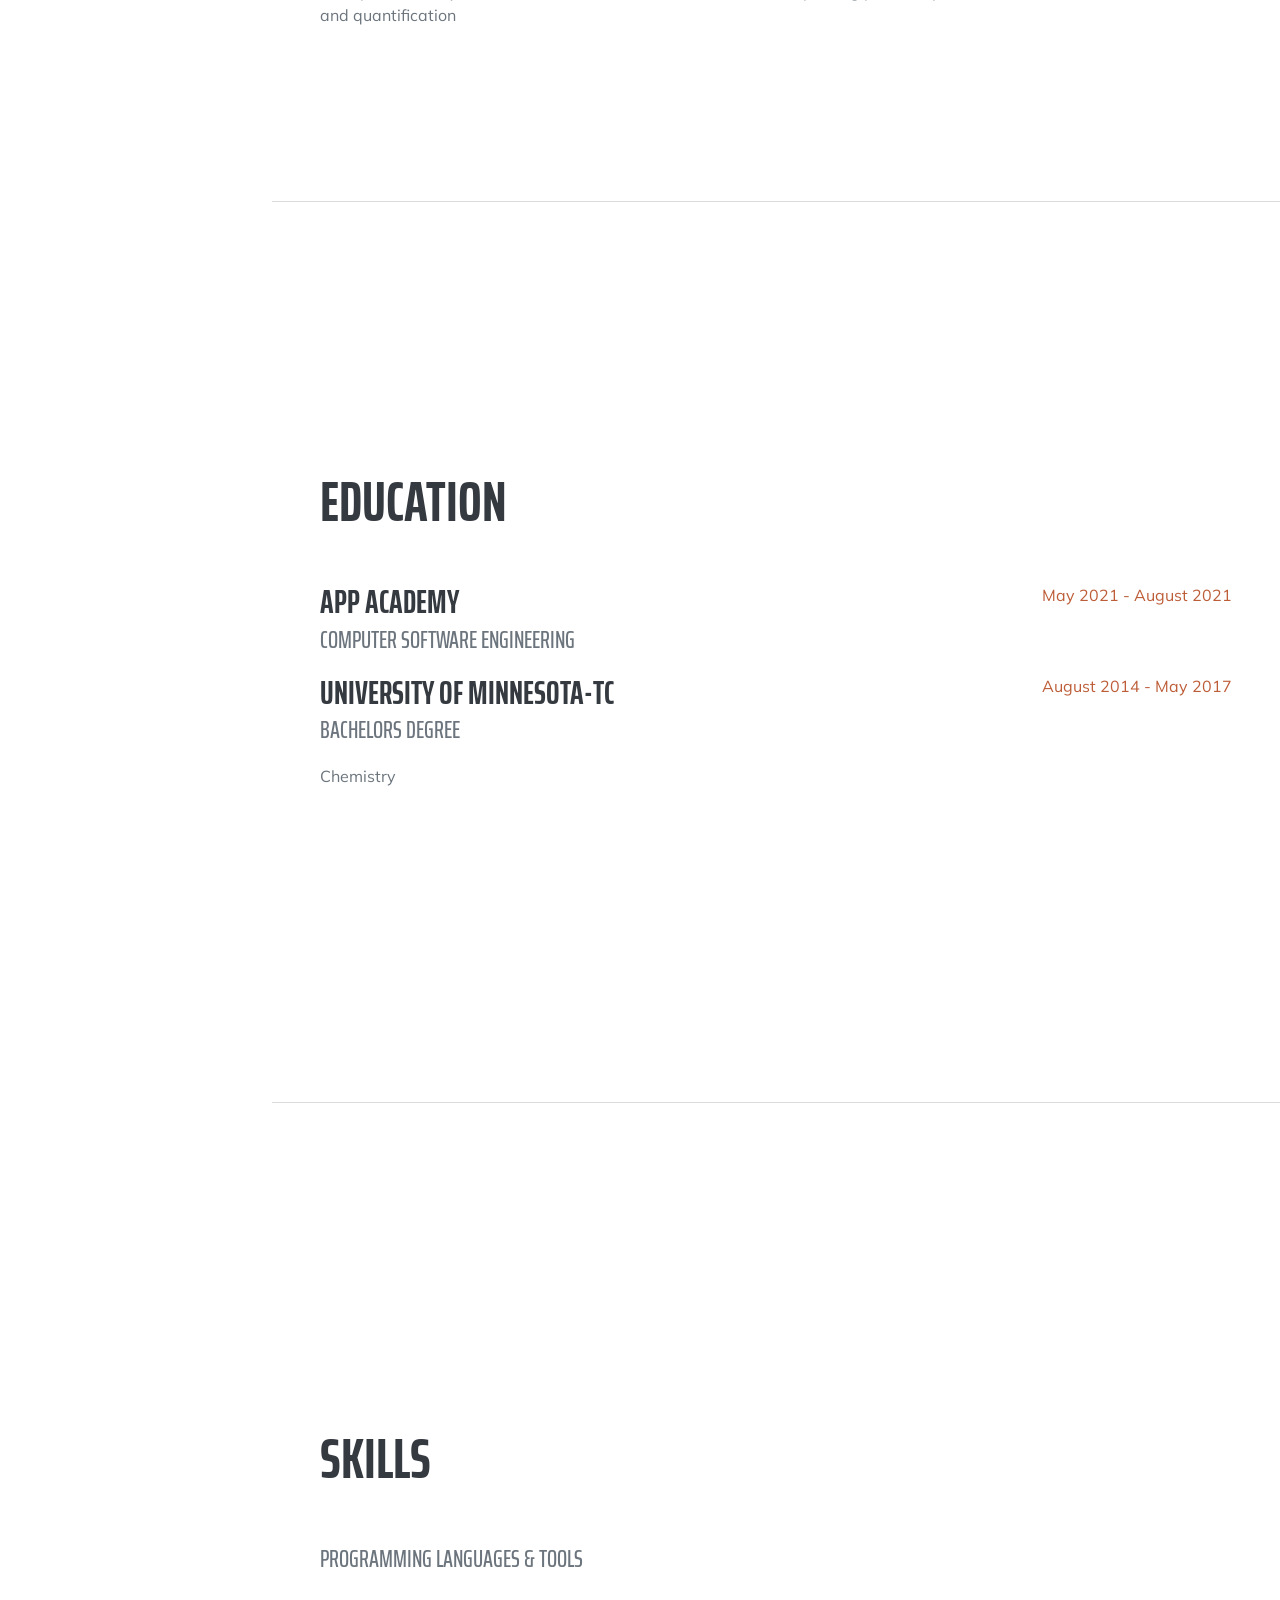
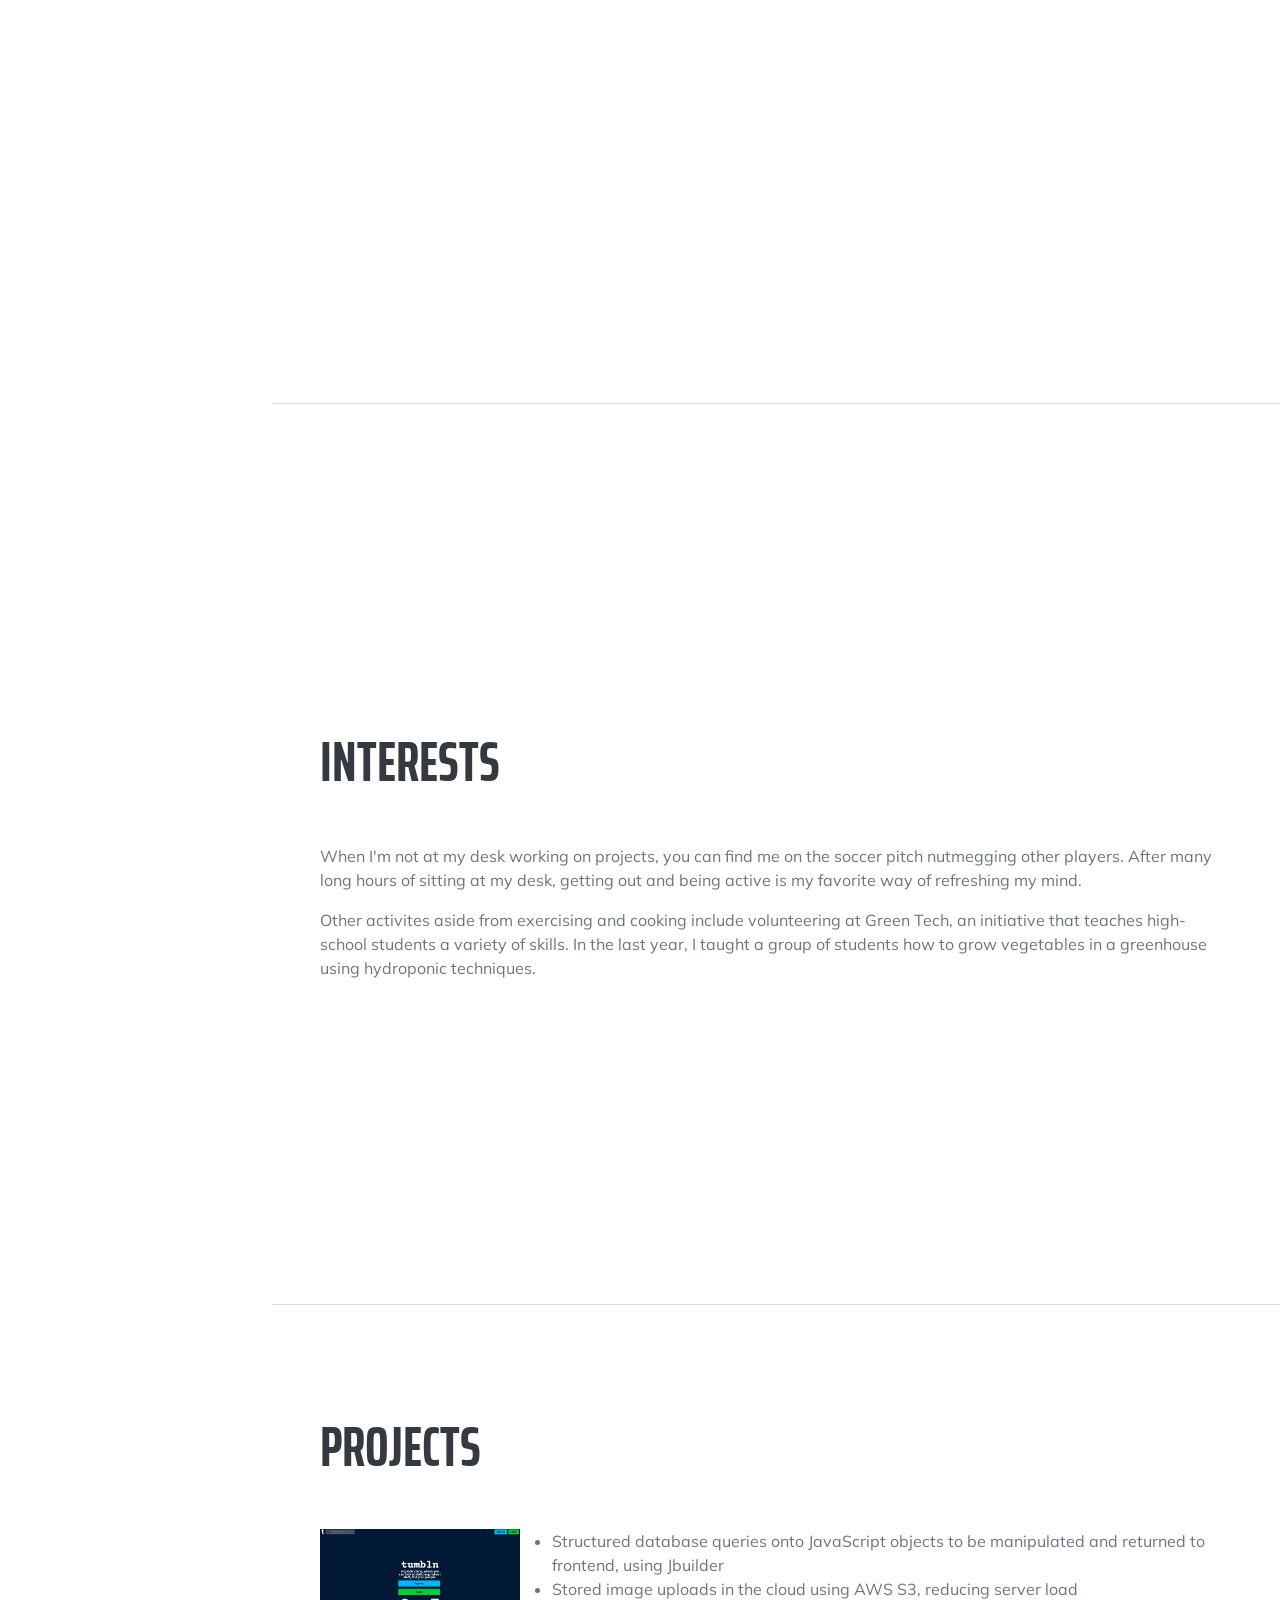
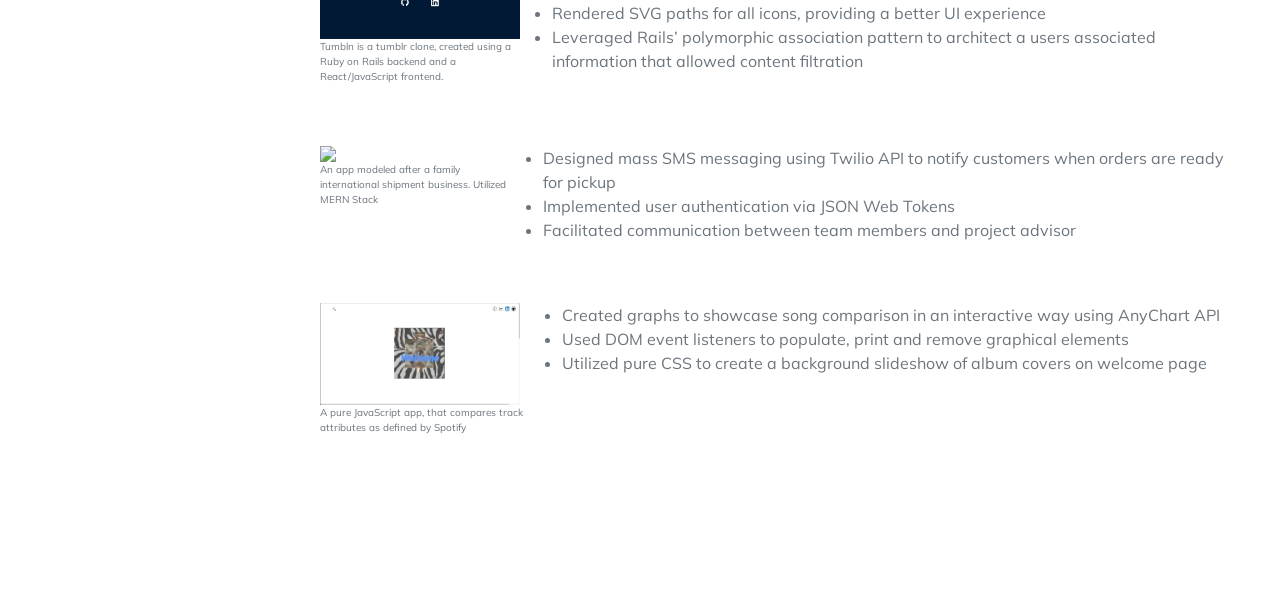
==== commit 8e876bba: "updated JS description" ====
--- a/index.html
+++ b/index.html
@@ -222,7 +222,7 @@
                     <div style="display: flex; align-items: flex-start; padding-bottom: 5%;">
                         <div style="display: flex; flex-direction: column; font-size: 10px; width: 23%;">
                              <a href="https://0skat.github.io/MusicData/" target="_blank"> <img src="assets/img/music.png" style="width: 200px;"> </a></img> 
-                        <p> An app modeled after a family international shipment business. Utilized MERN Stack </p>
+                        <p> A pure JavaScript app, that compares track attributes as defined by Spotify   </p>
                         </div>
                        
                         <ul>
